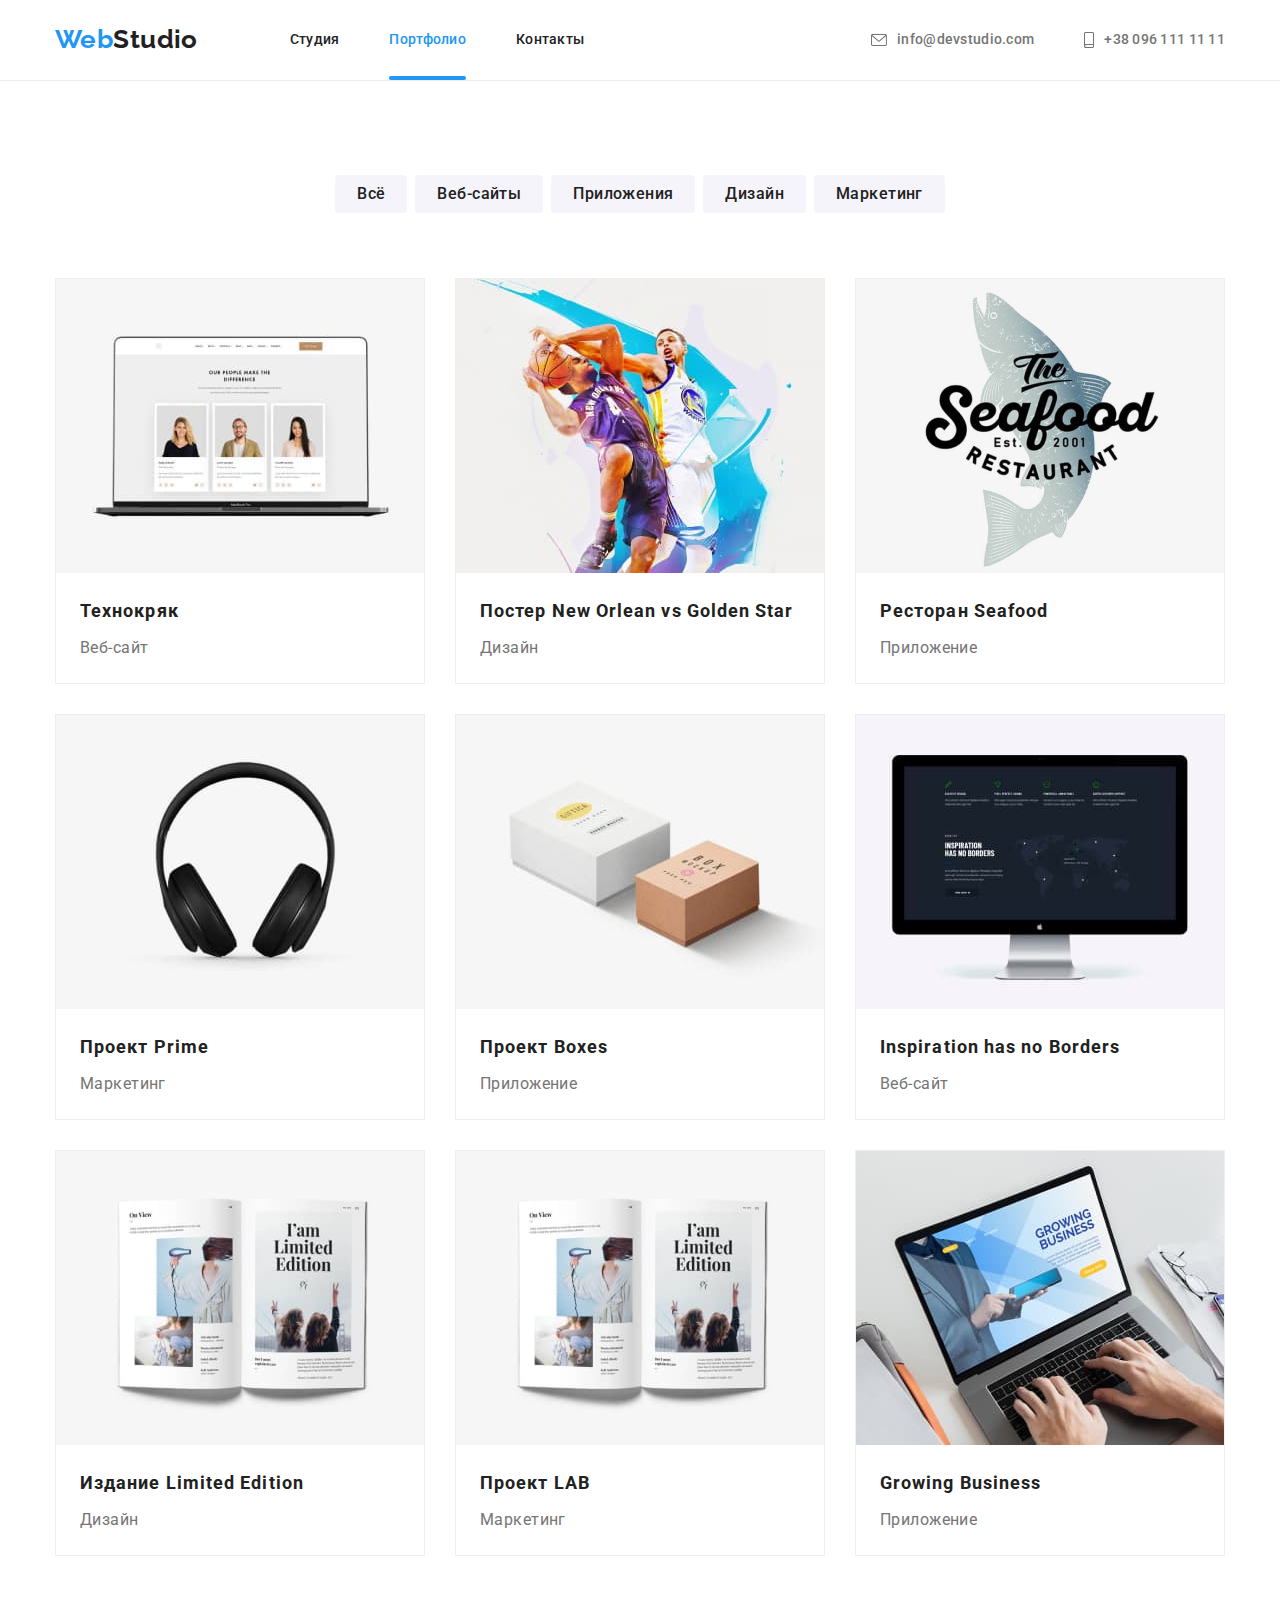
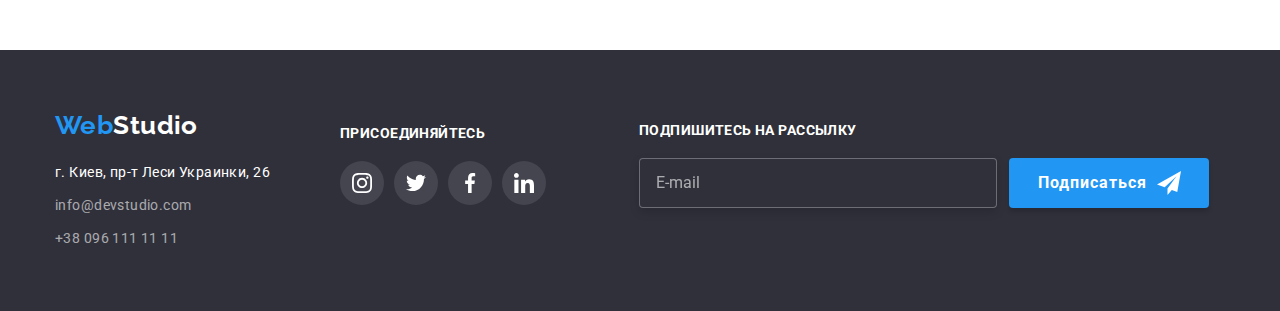
==== portfolio.html @ a2761158 "HW-7 initial" ====
<!DOCTYPE html>
<html lang="ru">
  <head>
    <meta charset="UTF-8" />
    <meta http-equiv="X-UA-Compatible" content="IE=edge" />
    <meta name="viewport" content="width=device-width, initial-scale=1.0" />
    <title>Portfolio</title>
    <link rel="preconnect" href="https://fonts.googleapis.com" />
    <link rel="preconnect" href="https://fonts.gstatic.com" crossorigin />
    <link
      href="https://fonts.googleapis.com/css2?family=Raleway:wght@700&family=Roboto:wght@400;500;700;900&display=swap"
      rel="stylesheet"
    />
    <link rel="stylesheet" href="./css/modern-normalize.css" />
    <link rel="stylesheet" href="./css/styles.css" />
  </head>
  <body>
    <!-- header -->
    <header class="header-border">
      <div class="header-section container">
        <a href="#" lang="en" class="logo header"
          >Web<span class="logo-studio-header">Studio</span></a
        >
        <nav class="nav">
          <ul class="nav-list">
            <li class="nav-items"><a href="./index.html" class="page">Студия</a></li>
            <li class="nav-items"><a href="#" class="page current">Портфолио</a></li>
            <li class="nav-items"><a href="#" class="page">Контакты</a></li>
          </ul>
        </nav>
        <ul class="contact">
          <li class="contact-list">
            <a href="mailto:info@devstudio.com" target="_blank" class="details">
              <svg class="svg-envelope">
                <use href="./images/icons/symbol-defs.svg#icon-envelope"></use>
              </svg>
              info@devstudio.com</a
            >
          </li>
          <li class="contact-list">
            <a href="tel:+380961111111" target="_blank" class="details"
              ><svg class="svg-smartphone">
                <use href="./images/icons/symbol-defs.svg#icon-smartphone"></use>
              </svg>
              +38 096 111 11 11</a
            >
          </li>
        </ul>
      </div>
    </header>
    <main>
      <section class="section">
        <!-- portfolio filter -->

        <div class="container">
          <h2 class="visually-hidden">Portfolio</h2>
          <ul class="filter-list">
            <li class="filter-item"><button type="button" class="filter-button">Всё</button></li>
            <li class="filter-item">
              <button type="button" class="filter-button">Веб-сайты</button>
            </li>
            <li class="filter-item">
              <button type="button" class="filter-button">Приложения</button>
            </li>
            <li class="filter-item"><button type="button" class="filter-button">Дизайн</button></li>
            <li class="filter-item">
              <button type="button" class="filter-button">Маркетинг</button>
            </li>
          </ul>
          <!-- portfolio projects list -->
          <ul class="progects-list">
            <li class="progect-item">
              <div class="progect-image">
                <img src="./images/pf-1.jpg" alt="Технокряк" />
              </div>
              <div class="progect-description">
                <h2>Технокряк</h2>
                <p>Веб-сайт</p>
              </div>
            </li>
            <li class="progect-item">
              <div class="progect-image">
                <img src="./images/pf-2.jpg" alt="Постер New Orlean vs Golden Star" />
              </div>
              <div class="progect-description">
                <h2>Постер New Orlean vs Golden Star</h2>
                <p>Дизайн</p>
              </div>
            </li>
            <li class="progect-item">
              <div class="progect-image">
                <img src="./images/pf-3.jpg" alt="Ресторан Seafood" />
              </div>
              <div class="progect-description">
                <h2>Ресторан Seafood</h2>
                <p>Приложение</p>
              </div>
            </li>
            <li class="progect-item">
              <div class="progect-image">
                <img src="./images/pf-4.jpg" alt="Проект Prime" />
              </div>
              <div class="progect-description">
                <h2>Проект Prime</h2>
                <p>Маркетинг</p>
              </div>
            </li>
            <li class="progect-item">
              <div class="progect-image">
                <img src="./images/pf-5.jpg" alt="Проект Boxes" />
              </div>
              <div class="progect-description">
                <h2>Проект Boxes</h2>
                <p>Приложение</p>
              </div>
            </li>
            <li class="progect-item">
              <div class="progect-image">
                <img src="./images/pf-6.jpg" alt="Inspiration has no Borders" />
              </div>
              <div class="progect-description">
                <h2>Inspiration has no Borders</h2>
                <p>Веб-сайт</p>
              </div>
            </li>
            <li class="progect-item">
              <div class="progect-image">
                <img src="./images/pf-7.jpg" alt="Издание Limited Edition" />
              </div>
              <div class="progect-description">
                <h2>Издание Limited Edition</h2>
                <p>Дизайн</p>
              </div>
            </li>
            <li class="progect-item">
              <div class="progect-image">
                <img src="./images/pf-7.jpg" alt="Проект LAB" />
              </div>
              <div class="progect-description">
                <h2>Проект LAB</h2>
                <p>Маркетинг</p>
              </div>
            </li>
            <li class="progect-item">
              <div class="progect-image">
                <img src="./images/pf-9.jpg" alt="Growing Business" />
              </div>
              <div class="progect-description">
                <h2>Growing Business</h2>
                <p>Приложение</p>
              </div>
            </li>
          </ul>
        </div>
      </section>
    </main>
    <!-- footer -->
    <footer class="footer-section">
      <div class="container footer-flex">
        <div>
          <a href="#" lang="en" class="logo">Web<span class="logo-studio-footer">Studio</span></a>
          <address class="address">
            <ul>
              <li>
                <a
                  href="https://goo.gl/maps/kM4UqTTEP7NsfNpt6"
                  target="_blank"
                  rel="noopener noreferrer"
                  class="contact-address"
                >
                  г. Киев, пр-т Леси Украинки, 26
                </a>
              </li>
              <li>
                <a href="mailto:info@devstudio.com" target="_blank" class="contact-details"
                  >info@devstudio.com</a
                >
              </li>
              <li>
                <a href="tel:+380961111111" target="_blank" class="contact-details"
                  >+38 096 111 11 11</a
                >
              </li>
            </ul>
          </address>
        </div>
        <div class="footer-social-section">
          <p class="social-request-text">присоединяйтесь</p>
          <ul class="footer-social-list">
            <li class="footer-social">
              <a href="#" class="footer-icon-link">
                <svg class="footer-icon-svg">
                  <use href="./images/icons/symbol-defs.svg#icon-instagram"></use>
                </svg>
              </a>
            </li>
            <li class="footer-social">
              <a href="#" class="footer-icon-link"
                ><svg class="footer-icon-svg">
                  <use href="./images/icons/symbol-defs.svg#icon-twitter"></use>
                </svg>
              </a>
            </li>
            <li class="footer-social">
              <a href="#" class="footer-icon-link"
                ><svg class="footer-icon-svg">
                  <use href="./images/icons/symbol-defs.svg#icon-facebook"></use>
                </svg>
              </a>
            </li>
            <li class="footer-social">
              <a href="#" class="footer-icon-link"
                ><svg class="footer-icon-svg">
                  <use href="./images/icons/symbol-defs.svg#icon-linkedin"></use>
                </svg>
              </a>
            </li>
          </ul>
        </div>
        <form class="footer-form" action="DescriptionForm">
          <label class="footer-label">
            <input class="footer-input" type="email" placeholder="E-mail" /> Подпишитесь на рассылку
          </label>
          <button class="footer-botton" type="submit">
            <span class="footer-botton-text">Подписаться</span>
            <svg class="footer-botton-image">
              <use href="./images/icons/symbol-defs.svg#twitter"></use>
            </svg>
          </button>
        </form>
      </div>
    </footer>
  </body>
</html>
---- css/styles.css ----
/* header */
.header-section {   
    display: flex;
    align-items: center;
}

.header-border {
    border-bottom: 1px solid #ECECEC;
}

/* header-logo */
.logo {
    text-decoration: none;
    font-family: 'Raleway', sans-serif;
    color: var(--hover-logo-text-color);
    font-weight: 700;
    font-size: 26px;
    line-height: 1.19;
}
.header {
    padding:24px 0 25px 0;
}


.logo-studio-header {
    color: var(--title-text-color)
}


.logo-studio-footer {
    color: #FFFFFF;
}

/* header-menu */

.page {
    display: block;
    font-weight: 500;
    line-height: 1.14;
    color: var(--title-text-color);
    letter-spacing: 0.02em;
    padding: 32px 0px;
    transition: color 250ms cubic-bezier(0.4, 0, 0.2, 1);
}

.nav {
    margin-left: 92px;
}

.nav-list { 
    display: flex;
}

.nav-items {
 position: relative;
 display: block;
}

.nav-items + .nav-items {
    margin-left: 50px;
}

/* Alternative */
/* .nav-items:not(:last-child) {
    margin-right: 50px;
} */

.contact {
    margin-left: auto;
    display: flex;
    align-items: center;
}

.contact-list + .contact-list {
    margin-left: 50px;
}

/* .details {
    display:flex;
    align-items: center;
    transition: color 250ms cubic-bezier(0.4, 0, 0.2, 1);
} */

/* ALTERNATIVE 
/* .contact-list:not(:last-child) {
    margin-right:50px;
} */ 



.contact .details {  
    display: flex;
    align-items: center;
    font-weight: 500;
    font-size: 14px;
    line-height: 1.14;
    color: var(--desrcrition-text-color);
    letter-spacing: 0.02em;
    text-decoration: none;
    padding: 10px 0px;
    transition: color 250ms cubic-bezier(0.4, 0, 0.2, 1);
}

.nav-list .page:hover,
.nav-list .page:focus,
.contact .details:hover,
.contact .details:focus {
    color: var(--hover-logo-text-color);
}

.current {
    color: var(--hover-logo-text-color);
}

.current::after {
    content: '';
    display: block;
    position: absolute;
    bottom: 0;
    nav-left: 0;
    background-color: #2196F3;
    height: 4px;
    width: 100%;
    border-radius: 2px;
}

.svg-envelope {
    width: 16px;
    height: 12px;
    margin-right: 10px;
    fill: #757575;
    transition: fill 250ms cubic-bezier(0.4, 0, 0.2, 1);
}
.svg-smartphone {
    width: 10px;
    height: 16px;
    margin-right: 10px;
    fill: #757575;
    transition: fill 250ms cubic-bezier(0.4, 0, 0.2, 1);
}

.details:hover > .svg-envelope,
.details:focus > .svg-envelope,
.details:hover > .svg-smartphone,
.details:focus > .svg-smartphone {
    fill: var(--hover-logo-text-color);
}

/* studio hero title */

.section {
    padding: 94px 0px;
}

.hero-section {
background-image: linear-gradient(to left,rgba(47, 48, 58, 0.4), 
rgba(47, 48, 58, 0.4)), url(../images/bg-1.jpg);
background-repeat: no-repeat;
background-size: cover;
background-position: center;
margin: 0 auto;
text-align: center;
max-width: 1600px;
color: var(--background-color);
padding: 200px 0px;
}

.hero-title {
font-weight: 900;   
font-size: 44px;
line-height: 1.36;
letter-spacing: 0.06em;
text-transform: uppercase;
max-width: 696px;
margin: 0px auto;
}

.hero-button {
font-weight: 700;
font-family: inherit;
font-size: 16px;
line-height: 1.88;
letter-spacing: 0.06em;
box-shadow: 0px 4px 4px rgba(0, 0, 0, 0.15);
border-radius: 4px;
border-style: none;
background: var(--hover-logo-text-color);
color: var(--background-color);
cursor: pointer;
padding: 10px 32px;
margin-top: 30px;
transition: background-color 250ms cubic-bezier(0.4, 0, 0.2, 1);
}

.hero-button:hover,
.hero-button:focus {
background-color: var(--hover-hero-button-color);
}

/* studio about us */

.svg-icon-about-us {
    width: 70px;
    height: 70px;
}

.section-about-us {
    padding-top: 94px;
}

.visually-hidden {
    position: absolute;
    width: 1px;
    height: 1px;
    margin: -1px;
    border: 0;
    padding: 0;
    white-space: nowrap;
    clip-path: inset(100%);
    clip: rect(0 0 0 0);
    overflow: hidden;
}

.reason-list {
    display: flex;
}

.reason-item > div {
    display: flex;
    width: 270px;
    height: 120px;
    background-color: var(--studio-down-background-color);
    border-radius: 4px;
    margin-bottom: 30px;
    align-items: center;
    justify-content: center;
    
}


.reason-item > h3 {
    font-weight: 700;
    font-size: inherit;
    line-height: 1.14;
    text-transform: uppercase;
    color: var(--title-text-color)
}

.reason-item > p {
    width: 270px;
    height: 75px;
    margin-top: 10px;
    line-height: 1.71;
}
.reason-item:not(:last-child) {
    margin-right: 30px;
}

/* modal window */

.backdrop {
    position: fixed;
    top: 0;
    left: 0;
    width: 100%;
    height: 100%;
    z-index: 1;
    background-color: var(--backdrop-color);
    opacity: 1;
    transition: opacity 250ms cubic-bezier(0.4, 0, 0.2, 1);
}


.backdrop.is-hidden {
    opacity: 0;
    pointer-events: none;
}

.backdrop.is-hidden .modal {
 transform: translate(-50%, -50%) scale(0.8);

}

.modal {
    position: absolute;
    width: 528px;
    /* height: 581px; */
    background-color: #FFFFFF;
    box-shadow: 0px 1px 3px rgba(0, 0, 0, 0.12),
    0px 1px 1px rgba(0, 0, 0, 0.14),
    0px 2px 1px rgba(0, 0, 0, 0.2);
    border-radius: 4px;
    left: 50%;
    top: 50%;
    transform: translate(-50%, -50%) scale(1);
    transition: transform 250ms cubic-bezier(0.4, 0, 0.2, 1);
    
}

.cross-icon {
    display: flex;
    position: absolute;
    border: 1px solid rgba(0, 0, 0, 0.1);
    box-sizing: border-box;
    width: 30px;
    height: 30px;
    border-radius: 50%;
    justify-content: center;
    align-items: center;
    right: 8px;
    top: 8px;
    background-color: #FFFFFF;
    cursor: pointer;

}

.cross-icon use {
    transition: fill 250ms cubic-bezier(0.4, 0, 0.2, 1);
}

.cross-icon:hover use,
.cross-icon:focus use {
    fill: var(--hover-logo-text-color);
}
.modal > svg {
    width: 18px;
    height: 18px;
    padding: 0;
    margin: 0;
    fill: #000;

}
/* modal window --- form */

.form-title {
    font-weight: 700;
    font-size: 20px;
    line-height: 1.15;
    text-align: center;
    color: var(--title-text-color);
    margin-bottom: 12px;
}

.form {
    padding: 40px 40px;
}

.form-block + .form-block {
    margin-top: 10px;
}

.form-label {
    font-size: 12px;
    line-height: 1.16;
    letter-spacing: 0.01em;
}

.form-input-image {
    display: flex;
    position: relative;
    margin-top: 4px;
}

.form-input {
    height: 40px;
    width: 100%;
    padding-left: 42px;
    border: 1px solid rgba(33, 33, 33, 0.2);
    box-sizing: border-box;
    border-radius: 4px;
    outline: none;
    transition: border-color 250ms cubic-bezier(0.4, 0, 0.2, 1);
}

.form-image {
    position: absolute;
    margin-top: 11px;
    margin-left: 12px;
    height: 18px;
    width: 18px;

}

.form-svg {
fill: var(--title-text-color);
transition: fill 250ms cubic-bezier(0.4, 0, 0.2, 1);
}


.form-input.comment::placeholder {
color: var(--placeholder-color);
}

.comment {
    height: 120px;
    width: 448px;
    padding: 12px 16px;
    margin-top: 4px;
    line-height: 1.17;
    resize: none;


} 

.form-label-checkbox {
    position: relative;
    display: flex;
    justify-content: left;
    align-items: center;
    line-height: 1.715;
    margin-top: 20px;
    margin-left: 13px;
    cursor: pointer;

}

.form-input-checkbox {
    /* margin-left: 14px; */
    appearance: none;

}

.check-image {
    position: absolute;
    height: 15px;
    width: 16px;
    border-radius: 2px;
    background-size: contain;
    background-color: #2196F3;
    fill: var(--background-color);
    opacity: 0;
    margin-right: 7px;
    transition: opacity 250ms cubic-bezier(0.4, 0, 0.2, 1);
}
.check-form-image {
    height: 15px;
    width: 16px;
    margin-right: 7px;
}

.form-input-checkbox:checked + .check-image {
    opacity: 1;
}
.form-input-checkbox:checked + .check-form-image {
    opacity: 0;
}

.form-button {
    display: flex;
    width: 200px;
    height: 50px;
    font-weight: 700;
    font-size: 16px;
    line-height: 1.88;
    background-color: var(--hover-logo-text-color);
    color: var(--background-color);
    box-shadow: 0px 4px 4px rgba(0, 0, 0, 0.15);
    border: none;
    border-radius: 4px;
    margin: 30px auto 0;
    justify-content: center;
    align-items: center;
    transition: background-color 250ms cubic-bezier(0.4, 0, 0.2, 1);
}

.form-button:hover,
.form-button:focus {
background-color: var(--hover-hero-button-color);

}

.form-conditions { 
    color: var(--hover-logo-text-color);
    text-decoration: underline;
    padding-left: 3px;
}

.form-input:hover,
.form-input:focus {
    border-color: var(--hover-logo-text-color);
}

.form-input:hover + svg > .form-svg,
.form-input:focus + svg > .form-svg {
    fill: var(--hover-logo-text-color);
}

.form-svg:hover {
fill: var(--hover-logo-text-color);
}


/* products section */

.primary-title {
font-weight: 700;
font-size: 36px;
line-height: 1.17;
text-align: center;
color: var(--title-text-color);
}

.product-list {

    display: flex;
    margin-top: 50px;
    z-index: 0;
}

.product-item {
    position: relative;
}

.product-item:not(:last-child) {
    margin-right: 30px;
}

.product-list div {
position: absolute;
display: block;
width: 100%;
bottom: 0;
background-color: rgba(47, 48, 58, 0.8);
}
.product-name {
    text-transform: uppercase;
    width: 700;
    line-height: 1.17;
    color: #FFFFFF;
    text-align: center;
    padding: 27px 0;
}

/* studio our team */

.team { 
    background-color: var(--studio-down-background-color)
}

.team-list {
    display: flex;
    margin: 50px -15px 0;
}

.team-member {
    background-color: var(--background-color);
    text-align: center;
    box-shadow: 0px 1px 3px rgba(0, 0, 0, 0.12),
    0px 1px 1px rgba(0, 0, 0, 0.14),
    0px 2px 1px rgba(0, 0, 0, 0.2);
    border-radius: 0px 0px 4px 4px;
    margin: 0 15px;
}

/* .team-member:not(:last-child){
    margin: 30px; */

/* } */

.team-member-details {
    padding-top: 30px;
}
.team-member-name {
    font-weight: 500;
    font-size: 16px;
    line-height: 1.19;  
    color: var(--title-text-color);
}

.team-member-position {
    font-size: 16px;
    line-height: 1.19;
    margin-top: 10px;
}
.social-icons-list {
    display: flex;
    justify-content: center;
    margin-top: 16px;
    margin-bottom: 30px;
}
.social-icon-link { 
    display: flex;
    width: 44px;
    height: 44px;
    justify-content: center;
    align-items: center;
    cursor: pointer;
    border-radius: 50%;
    transition: background-color 250ms cubic-bezier(0.4, 0, 0.2, 1);
}
.social-icon + .social-icon {
    margin-left: 10px;
}
.social-icon-svg {
    fill: var(--social-network-icons);
    transition: fill 250ms cubic-bezier(0.4, 0, 0.2, 1);
}
.social-icon-link:hover,
.social-icon-link:focus {
    background-color: var(--hover-logo-text-color);
}
.social-icon-link:hover > .social-icon-svg,
.social-icon-link:focus > .social-icon-svg {
    fill: var(--background-color);
}

.social-icon-svg {
    width: 20px;
    height: 20px;
}
/* our customers */

.customers-list {
    display: flex;
    margin-top: 50px;
    justify-content: center;
}

.svg-container-customers { 
    display: flex;
    align-items: center;
    justify-content: center;
    width: 170px;
    height: 92px;
    border: 1px solid #AFB1B8;
    box-sizing: border-box;
    border-radius: 4px;
    transition: border-color 250ms cubic-bezier(0.4, 0, 0.2, 1);
}

.svg-container-customers:hover,
.svg-container-customers:focus {
    border-color: var(--hover-logo-text-color);
}

.svg-container-customers:hover .customer-icon,
.svg-container-customers:focus .customer-icon {
    fill: var(--hover-logo-text-color);
}

.customers:not(:first-child) {
    margin-left: 30px;
}

.customer-icon {
    width: 106px;
    height: 60px;
    fill: #afb1b8;
    transition: fill 250ms cubic-bezier(0.4, 0, 0.2, 1);
}
/* portfolio filter */

.filter-list {
    display: flex;
    justify-content: center;
}
.filter-button {
background: var(--studio-down-background-color);
color: var(--title-text-color);
font-family: inherit;
font-weight: 500;
font-size: 16px;
line-height: 1.62;
letter-spacing: inherit;
cursor: pointer;
padding: 6px 22px;
border-color: var(--studio-down-background-color);
border-radius: 4px;
border-style: none;
transition: background-color, color, box-shadow, 250ms cubic-bezier(0.4, 0, 0.2, 1);
}

.filter-item:not(:last-child) {
    margin-right: 8px;
}
    
.filter-button:hover,
.filter-button:focus {
    background-color: var(--hover-logo-text-color);
    color: var(--background-color);
    box-shadow: 0px 3px 1px rgba(0, 0, 0, 0.1),
    0px 1px 2px rgba(0, 0, 0, 0.08),
    0px 2px 2px rgba(0, 0, 0, 0.12);
}

/* portfolio projects list */

.progect-item:hover,
.progect-item:focus {
box-shadow: 0px 1px 1px rgba(0, 0, 0, 0.12),
0px 4px 4px rgba(0, 0, 0, 0.06),
1px 4px 6px rgba(0, 0, 0, 0.16);

}
.progect-image {
    position: relative;
    overflow: hidden;
}

.progect-image::after  {
    content: "";
    position: absolute;
    display: block;
    top: 0;
    left: 0;
    width: 100%;
    height: 100%;
    background: var(--overlay-background-color);
    transform: translateY(100%);
    transition: transform 250ms cubic-bezier(0.4, 0, 0.2, 1);
}

.progect-item:hover .progect-image::after {
    transform: translateY(0)
}

.progects-list {
    display: flex;
    flex-wrap: wrap;
    margin: -15px;
    margin-top: 50px;
}


.progects-list h2 {
    font-weight: 700;
    font-size: 18px;
    line-height: 2;
    letter-spacing: 0.06em;
    color: #212121;
}

.progects-list p {
    font-size: 16px;
    line-height: 1.88;
}

.progect-type {
    font-size: 16px;
    line-height: 1.88;
    text-decoration: none;
}

.progect-item {
    margin:15px;
    width: 370px;
    border: 1px solid #EEEEEE;
    transition: box-shadow 250ms cubic-bezier(0.4, 0, 0.2, 1);
}

.progect-description {
    padding: 20px 24px;
    display: block;
}

.progect-description > p { 
    margin-top: 4px;
}
/* ALTERNATIVE================

.progect-item:nth-child(3n) {
    margin-right: 0;
}
.progect-item:nth-child(-n+3) {
    margin-bottom: 0;
============================== } */



/* footer */

.footer-section {
    background-color: var(--footer-background-color);
    padding: 60px 0;
}

.address {
    line-height: 1.71;
    font-style: normal;
    margin-top: 20px;
}

.maito .contact-details {
    padding: 9px 0;
}
.contact-address {
    color: var(--background-color); 
    text-decoration: none;
    transition: color 250ms cubic-bezier(0.4, 0, 0.2, 1);
}

.contact-details {
    color: var(--footer-links-color);
    text-decoration: none;
    display:block;
    margin-top: 9px;
    transition: color 250ms cubic-bezier(0.4, 0, 0.2, 1);
}

.contact-address:hover,
.contact-details:hover,
.contact-address:focus,
.contact-details:focus {
color: var(--hover-logo-text-color);
}

.footer-flex {
    display: flex;
}
.footer-social-section {
    margin-top: 15px;
    margin-left: 70px;
}

.social-request-text {
font-weight: 700;
color: var(--background-color);
text-transform: uppercase;
}

.footer-social + .footer-social {
    margin-left: 10px;
}

.footer-social-list {
    display: flex;
    margin-top: 20px;
}

.footer-icon-link {
    display: flex;
    justify-content: center;
    align-items: center;
    border-radius: 50%;
    width: 44px;
    height: 44px;
    background-color: var(--footer-social-background);
    cursor: pointer;
    transition: background-color 250ms cubic-bezier(0.4, 0, 0.2, 1);
}

.footer-icon-link:hover,
.footer-icon-link:focus {
    background-color: var(--hover-logo-text-color);
}

.footer-icon-svg {
    fill: var(--background-color);
    width: 20px;
    height: 20px;
}

.footer-form {
    position: relative;
    margin-top: 12px;

}
.footer-label {
    font-weight: 700;
    text-transform: uppercase;
    color: #FFFFFF;

}
.footer-form {
    margin-left: 93px;
}
.footer-input {
    position: absolute;
    height: 50px;   
    width: 358px;
    box-sizing: border-box;
    color: rgba(255, 255, 255, 0.6);
    left: 0;
    top: 36px;
    border: 1px solid rgba(255, 255, 255, 0.3);
    filter: drop-shadow(0px 4px 4px rgba(0, 0, 0, 0.15));
    border-radius: 4px;
    background: #2F303A;
    padding: 0px 16px;
}
.footer-input::placeholder {
font-size: 16px;
line-height: 1.25;
color: rgba(255, 255, 255, 0.6);
}

.footer-botton {
    position: relative;
    display: flex;
    width: 200px;
    height: 50px;
    margin-left: 370px;
    background-color: var(--hover-logo-text-color);
    box-shadow: 0px 4px 4px rgba(0, 0, 0, 0.15);
    border-radius: 4px;
    border: none;
    padding: 0px;
    top: 20px;
}

.footer-botton-text {
    position: absolute;
    font-size: 16px;
    left: 29px;
     top: 10px;
    line-height: 1.88;
    letter-spacing: 0.06em;
    font-weight: 700;
    color: var(--background-color);
}
.footer-botton-image {
    position: absolute;
    right: 28px;
    top: 13px;
    width: 24px;
    height: 24px;
    fill: var(--background-color);
    

}
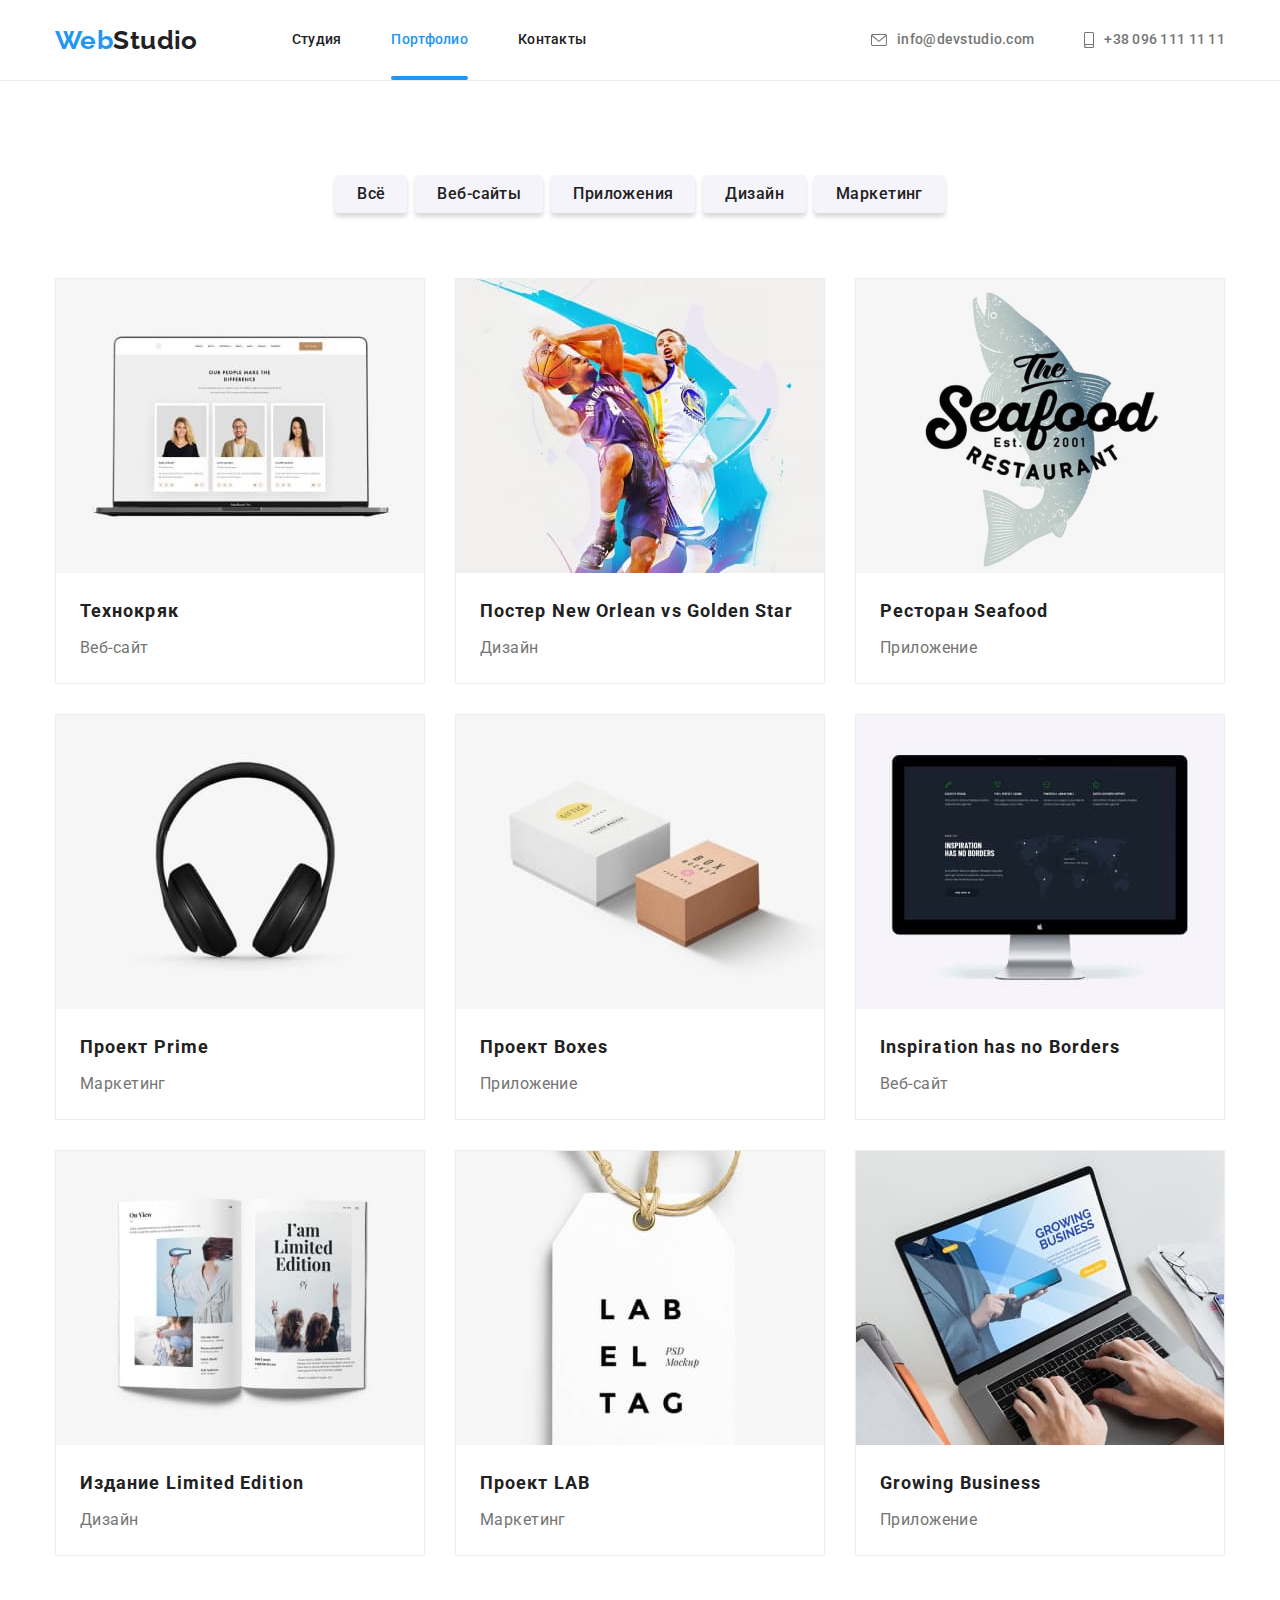
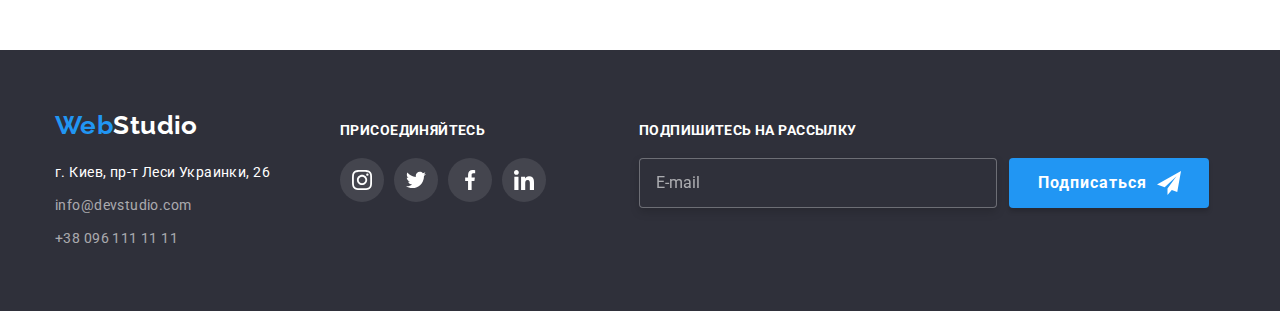
==== commit b765d897: "HW7 11.05.22" ====
--- a/portfolio.html
+++ b/portfolio.html
@@ -16,30 +16,30 @@
   </head>
   <body>
     <!-- header -->
-    <header class="header-border">
-      <div class="header-section container">
-        <a href="#" lang="en" class="logo header"
-          >Web<span class="logo-studio-header">Studio</span></a
-        >
-        <nav class="nav">
-          <ul class="nav-list">
-            <li class="nav-items"><a href="./index.html" class="page">Студия</a></li>
-            <li class="nav-items"><a href="#" class="page current">Портфолио</a></li>
-            <li class="nav-items"><a href="#" class="page">Контакты</a></li>
+    <header class="header header__border">
+      <div class="header__section container">
+        <a href="#" lang="en" class="logo">Web<span class="logo__header">Studio</span></a>
+        <nav>
+          <ul class="nav">
+            <li class="nav__item"><a href="./index.html" class="nav__page">Студия</a></li>
+            <li class="nav__item">
+              <a href="#" class="nav__page nav__page--current">Портфолио</a>
+            </li>
+            <li class="nav__item"><a href="#" class="nav__page">Контакты</a></li>
           </ul>
         </nav>
-        <ul class="contact">
-          <li class="contact-list">
-            <a href="mailto:info@devstudio.com" target="_blank" class="details">
-              <svg class="svg-envelope">
+        <ul class="contact contact--position">
+          <li class="contact__item">
+            <a href="mailto:info@devstudio.com" target="_blank" class="contact__details">
+              <svg class="contact__svg-envelope">
                 <use href="./images/icons/symbol-defs.svg#icon-envelope"></use>
               </svg>
               info@devstudio.com</a
             >
           </li>
-          <li class="contact-list">
-            <a href="tel:+380961111111" target="_blank" class="details"
-              ><svg class="svg-smartphone">
+          <li class="contact__item">
+            <a href="tel:+380961111111" target="_blank" class="contact__details"
+              ><svg class="contact__svg-smartphone">
                 <use href="./images/icons/symbol-defs.svg#icon-smartphone"></use>
               </svg>
               +38 096 111 11 11</a
@@ -55,99 +55,103 @@
         <div class="container">
           <h2 class="visually-hidden">Portfolio</h2>
           <ul class="filter-list">
-            <li class="filter-item"><button type="button" class="filter-button">Всё</button></li>
-            <li class="filter-item">
-              <button type="button" class="filter-button">Веб-сайты</button>
-            </li>
-            <li class="filter-item">
-              <button type="button" class="filter-button">Приложения</button>
-            </li>
-            <li class="filter-item"><button type="button" class="filter-button">Дизайн</button></li>
-            <li class="filter-item">
-              <button type="button" class="filter-button">Маркетинг</button>
+            <li class="filter-list__item">
+              <button type="button" class="button button--filter">Всё</button>
+            </li>
+            <li class="filter-list__item">
+              <button type="button" class="button button--filter">Веб-сайты</button>
+            </li>
+            <li class="filter-list__item">
+              <button type="button" class="button button--filter">Приложения</button>
+            </li>
+            <li class="filter-list__item">
+              <button type="button" class="button button--filter">Дизайн</button>
+            </li>
+            <li class="filter-list__item">
+              <button type="button" class="button button--filter">Маркетинг</button>
             </li>
           </ul>
           <!-- portfolio projects list -->
-          <ul class="progects-list">
-            <li class="progect-item">
-              <div class="progect-image">
+          <ul class="progect-list">
+            <li class="progect progect--margin">
+              <div class="progect__image">
                 <img src="./images/pf-1.jpg" alt="Технокряк" />
               </div>
-              <div class="progect-description">
-                <h2>Технокряк</h2>
-                <p>Веб-сайт</p>
-              </div>
-            </li>
-            <li class="progect-item">
-              <div class="progect-image">
+              <div class="progect__description">
+                <h2 class="progect__owner">Технокряк</h2>
+                <p class="progect__direction">Веб-сайт</p>
+              </div>
+            </li>
+            <li class="progect progect--margin">
+              <div class="progect__image">
                 <img src="./images/pf-2.jpg" alt="Постер New Orlean vs Golden Star" />
               </div>
-              <div class="progect-description">
-                <h2>Постер New Orlean vs Golden Star</h2>
-                <p>Дизайн</p>
-              </div>
-            </li>
-            <li class="progect-item">
-              <div class="progect-image">
+              <div class="progect__description">
+                <h2 class="progect__owner">Постер New Orlean vs Golden Star</h2>
+                <p class="progect__direction">Дизайн</p>
+              </div>
+            </li>
+            <li class="progect progect--margin">
+              <div class="progect__image">
                 <img src="./images/pf-3.jpg" alt="Ресторан Seafood" />
               </div>
-              <div class="progect-description">
-                <h2>Ресторан Seafood</h2>
-                <p>Приложение</p>
-              </div>
-            </li>
-            <li class="progect-item">
-              <div class="progect-image">
+              <div class="progect__description">
+                <h2 class="progect__owner">Ресторан Seafood</h2>
+                <p class="progect__direction">Приложение</p>
+              </div>
+            </li>
+            <li class="progect progect--margin">
+              <div class="progect__image">
                 <img src="./images/pf-4.jpg" alt="Проект Prime" />
               </div>
-              <div class="progect-description">
-                <h2>Проект Prime</h2>
-                <p>Маркетинг</p>
-              </div>
-            </li>
-            <li class="progect-item">
-              <div class="progect-image">
+              <div class="progect__description">
+                <h2 class="progect__owner">Проект Prime</h2>
+                <p class="progect__direction">Маркетинг</p>
+              </div>
+            </li>
+            <li class="progect progect--margin">
+              <div class="progect__image">
                 <img src="./images/pf-5.jpg" alt="Проект Boxes" />
               </div>
-              <div class="progect-description">
-                <h2>Проект Boxes</h2>
-                <p>Приложение</p>
-              </div>
-            </li>
-            <li class="progect-item">
-              <div class="progect-image">
+              <div class="progect__description">
+                <h2 class="progect__owner">Проект Boxes</h2>
+                <p class="progect__direction">Приложение</p>
+              </div>
+            </li>
+            <li class="progect progect--margin">
+              <div class="progect__image">
                 <img src="./images/pf-6.jpg" alt="Inspiration has no Borders" />
               </div>
-              <div class="progect-description">
-                <h2>Inspiration has no Borders</h2>
-                <p>Веб-сайт</p>
-              </div>
-            </li>
-            <li class="progect-item">
-              <div class="progect-image">
+              <div class="progect__description">
+                <h2 class="progect__owner">Inspiration has no Borders</h2>
+                <p class="progect__direction">Веб-сайт</p>
+              </div>
+            </li>
+            <li class="progect progect--margin">
+              <div class="progect__image">
                 <img src="./images/pf-7.jpg" alt="Издание Limited Edition" />
               </div>
-              <div class="progect-description">
-                <h2>Издание Limited Edition</h2>
-                <p>Дизайн</p>
-              </div>
-            </li>
-            <li class="progect-item">
-              <div class="progect-image">
-                <img src="./images/pf-7.jpg" alt="Проект LAB" />
-              </div>
-              <div class="progect-description">
-                <h2>Проект LAB</h2>
-                <p>Маркетинг</p>
-              </div>
-            </li>
-            <li class="progect-item">
-              <div class="progect-image">
+              <div class="progect__description">
+                <h2 class="progect__owner">Издание Limited Edition</h2>
+                <p class="progect__direction">Дизайн</p>
+              </div>
+            </li>
+            <li class="progect progect--margin">
+              <div class="progect__image">
+                <img src="./images/pf-8.jpg" alt="Проект LAB" />
+              </div>
+              <div class="progect__description">
+                <h2 class="progect__owner">Проект LAB</h2>
+                <p class="progect__direction">Маркетинг</p>
+              </div>
+            </li>
+            <li class="progect progect--margin">
+              <div class="progect__image">
                 <img src="./images/pf-9.jpg" alt="Growing Business" />
               </div>
-              <div class="progect-description">
-                <h2>Growing Business</h2>
-                <p>Приложение</p>
+              <div class="progect__description">
+                <h2 class="progect__owner">Growing Business</h2>
+                <p class="progect__direction">Приложение</p>
               </div>
             </li>
           </ul>
@@ -156,9 +160,9 @@
     </main>
     <!-- footer -->
     <footer class="footer-section">
-      <div class="container footer-flex">
+      <div class="container footer">
         <div>
-          <a href="#" lang="en" class="logo">Web<span class="logo-studio-footer">Studio</span></a>
+          <a href="#" lang="en" class="logo">Web<span class="logo__footer">Studio</span></a>
           <address class="address">
             <ul>
               <li>
@@ -166,18 +170,18 @@
                   href="https://goo.gl/maps/kM4UqTTEP7NsfNpt6"
                   target="_blank"
                   rel="noopener noreferrer"
-                  class="contact-address"
+                  class="address__contact"
                 >
                   г. Киев, пр-т Леси Украинки, 26
                 </a>
               </li>
               <li>
-                <a href="mailto:info@devstudio.com" target="_blank" class="contact-details"
+                <a href="mailto:info@devstudio.com" target="_blank" class="address__details"
                   >info@devstudio.com</a
                 >
               </li>
               <li>
-                <a href="tel:+380961111111" target="_blank" class="contact-details"
+                <a href="tel:+380961111111" target="_blank" class="address__details"
                   >+38 096 111 11 11</a
                 >
               </li>
@@ -185,45 +189,46 @@
           </address>
         </div>
         <div class="footer-social-section">
-          <p class="social-request-text">присоединяйтесь</p>
-          <ul class="footer-social-list">
-            <li class="footer-social">
-              <a href="#" class="footer-icon-link">
-                <svg class="footer-icon-svg">
+          <p class="footer-social-section__text">присоединяйтесь</p>
+          <ul class="social-icon social-icon--footer">
+            <li class="social-icon__list">
+              <a href="#" class="social-icon__link social-icon__link--footer">
+                <svg class="social-icon__svg social-icon__svg--footer">
                   <use href="./images/icons/symbol-defs.svg#icon-instagram"></use>
                 </svg>
               </a>
             </li>
-            <li class="footer-social">
-              <a href="#" class="footer-icon-link"
-                ><svg class="footer-icon-svg">
+            <li class="social-icon__list">
+              <a href="#" class="social-icon__link social-icon__link--footer"
+                ><svg class="social-icon__svg social-icon__svg--footer">
                   <use href="./images/icons/symbol-defs.svg#icon-twitter"></use>
                 </svg>
               </a>
             </li>
-            <li class="footer-social">
-              <a href="#" class="footer-icon-link"
-                ><svg class="footer-icon-svg">
+            <li class="social-icon__list">
+              <a href="#" class="social-icon__link social-icon__link--footer"
+                ><svg class="social-icon__svg social-icon__svg--footer">
                   <use href="./images/icons/symbol-defs.svg#icon-facebook"></use>
                 </svg>
               </a>
             </li>
-            <li class="footer-social">
-              <a href="#" class="footer-icon-link"
-                ><svg class="footer-icon-svg">
+            <li class="social-icon__list">
+              <a href="#" class="social-icon__link social-icon__link--footer"
+                ><svg class="social-icon__svg social-icon__svg--footer">
                   <use href="./images/icons/symbol-defs.svg#icon-linkedin"></use>
                 </svg>
               </a>
             </li>
           </ul>
         </div>
-        <form class="footer-form" action="DescriptionForm">
-          <label class="footer-label">
-            <input class="footer-input" type="email" placeholder="E-mail" /> Подпишитесь на рассылку
+        <form class="footer-form footer-form--position" action="DescriptionForm">
+          <label class="footer-form__label">
+            <input class="footer-form__input" type="email" placeholder="E-mail" name="email" />
+            Подпишитесь на рассылку
           </label>
-          <button class="footer-botton" type="submit">
-            <span class="footer-botton-text">Подписаться</span>
-            <svg class="footer-botton-image">
+          <button class="button button--footer" type="submit">
+            <span class="button__footer-text">Подписаться</span>
+            <svg class="button__footer-image">
               <use href="./images/icons/symbol-defs.svg#twitter"></use>
             </svg>
           </button>
--- a/css/styles.css
+++ b/css/styles.css
@@ -1,921 +1,14 @@
 
-/* header */
-.header-section {   
-    display: flex;
-    align-items: center;
-}
-
-.header-border {
-    border-bottom: 1px solid #ECECEC;
-}
-
-/* header-logo */
-.logo {
-    text-decoration: none;
-    font-family: 'Raleway', sans-serif;
-    color: var(--hover-logo-text-color);
-    font-weight: 700;
-    font-size: 26px;
-    line-height: 1.19;
-}
-.header {
-    padding:24px 0 25px 0;
-}
-
-
-.logo-studio-header {
-    color: var(--title-text-color)
-}
-
-
-.logo-studio-footer {
-    color: #FFFFFF;
-}
-
-/* header-menu */
-
-.page {
-    display: block;
-    font-weight: 500;
-    line-height: 1.14;
-    color: var(--title-text-color);
-    letter-spacing: 0.02em;
-    padding: 32px 0px;
-    transition: color 250ms cubic-bezier(0.4, 0, 0.2, 1);
-}
-
-.nav {
-    margin-left: 92px;
-}
-
-.nav-list { 
-    display: flex;
-}
-
-.nav-items {
- position: relative;
- display: block;
-}
-
-.nav-items + .nav-items {
-    margin-left: 50px;
-}
-
-/* Alternative */
-/* .nav-items:not(:last-child) {
-    margin-right: 50px;
-} */
-
-.contact {
-    margin-left: auto;
-    display: flex;
-    align-items: center;
-}
-
-.contact-list + .contact-list {
-    margin-left: 50px;
-}
-
-/* .details {
-    display:flex;
-    align-items: center;
-    transition: color 250ms cubic-bezier(0.4, 0, 0.2, 1);
-} */
-
-/* ALTERNATIVE 
-/* .contact-list:not(:last-child) {
-    margin-right:50px;
-} */ 
+@import './_utils.css';
+@import './_header.css';
+@import './_hero.css';
+@import './_advantages.css';
+@import './_modal.css';
+@import './_our-product.css';
+@import './_team.css';
+@import './_customers.css';
+@import './_footer.css';
+@import './_portfolio.css'
 
 
 
-.contact .details {  
-    display: flex;
-    align-items: center;
-    font-weight: 500;
-    font-size: 14px;
-    line-height: 1.14;
-    color: var(--desrcrition-text-color);
-    letter-spacing: 0.02em;
-    text-decoration: none;
-    padding: 10px 0px;
-    transition: color 250ms cubic-bezier(0.4, 0, 0.2, 1);
-}
-
-.nav-list .page:hover,
-.nav-list .page:focus,
-.contact .details:hover,
-.contact .details:focus {
-    color: var(--hover-logo-text-color);
-}
-
-.current {
-    color: var(--hover-logo-text-color);
-}
-
-.current::after {
-    content: '';
-    display: block;
-    position: absolute;
-    bottom: 0;
-    nav-left: 0;
-    background-color: #2196F3;
-    height: 4px;
-    width: 100%;
-    border-radius: 2px;
-}
-
-.svg-envelope {
-    width: 16px;
-    height: 12px;
-    margin-right: 10px;
-    fill: #757575;
-    transition: fill 250ms cubic-bezier(0.4, 0, 0.2, 1);
-}
-.svg-smartphone {
-    width: 10px;
-    height: 16px;
-    margin-right: 10px;
-    fill: #757575;
-    transition: fill 250ms cubic-bezier(0.4, 0, 0.2, 1);
-}
-
-.details:hover > .svg-envelope,
-.details:focus > .svg-envelope,
-.details:hover > .svg-smartphone,
-.details:focus > .svg-smartphone {
-    fill: var(--hover-logo-text-color);
-}
-
-/* studio hero title */
-
-.section {
-    padding: 94px 0px;
-}
-
-.hero-section {
-background-image: linear-gradient(to left,rgba(47, 48, 58, 0.4), 
-rgba(47, 48, 58, 0.4)), url(../images/bg-1.jpg);
-background-repeat: no-repeat;
-background-size: cover;
-background-position: center;
-margin: 0 auto;
-text-align: center;
-max-width: 1600px;
-color: var(--background-color);
-padding: 200px 0px;
-}
-
-.hero-title {
-font-weight: 900;   
-font-size: 44px;
-line-height: 1.36;
-letter-spacing: 0.06em;
-text-transform: uppercase;
-max-width: 696px;
-margin: 0px auto;
-}
-
-.hero-button {
-font-weight: 700;
-font-family: inherit;
-font-size: 16px;
-line-height: 1.88;
-letter-spacing: 0.06em;
-box-shadow: 0px 4px 4px rgba(0, 0, 0, 0.15);
-border-radius: 4px;
-border-style: none;
-background: var(--hover-logo-text-color);
-color: var(--background-color);
-cursor: pointer;
-padding: 10px 32px;
-margin-top: 30px;
-transition: background-color 250ms cubic-bezier(0.4, 0, 0.2, 1);
-}
-
-.hero-button:hover,
-.hero-button:focus {
-background-color: var(--hover-hero-button-color);
-}
-
-/* studio about us */
-
-.svg-icon-about-us {
-    width: 70px;
-    height: 70px;
-}
-
-.section-about-us {
-    padding-top: 94px;
-}
-
-.visually-hidden {
-    position: absolute;
-    width: 1px;
-    height: 1px;
-    margin: -1px;
-    border: 0;
-    padding: 0;
-    white-space: nowrap;
-    clip-path: inset(100%);
-    clip: rect(0 0 0 0);
-    overflow: hidden;
-}
-
-.reason-list {
-    display: flex;
-}
-
-.reason-item > div {
-    display: flex;
-    width: 270px;
-    height: 120px;
-    background-color: var(--studio-down-background-color);
-    border-radius: 4px;
-    margin-bottom: 30px;
-    align-items: center;
-    justify-content: center;
-    
-}
-
-
-.reason-item > h3 {
-    font-weight: 700;
-    font-size: inherit;
-    line-height: 1.14;
-    text-transform: uppercase;
-    color: var(--title-text-color)
-}
-
-.reason-item > p {
-    width: 270px;
-    height: 75px;
-    margin-top: 10px;
-    line-height: 1.71;
-}
-.reason-item:not(:last-child) {
-    margin-right: 30px;
-}
-
-/* modal window */
-
-.backdrop {
-    position: fixed;
-    top: 0;
-    left: 0;
-    width: 100%;
-    height: 100%;
-    z-index: 1;
-    background-color: var(--backdrop-color);
-    opacity: 1;
-    transition: opacity 250ms cubic-bezier(0.4, 0, 0.2, 1);
-}
-
-
-.backdrop.is-hidden {
-    opacity: 0;
-    pointer-events: none;
-}
-
-.backdrop.is-hidden .modal {
- transform: translate(-50%, -50%) scale(0.8);
-
-}
-
-.modal {
-    position: absolute;
-    width: 528px;
-    /* height: 581px; */
-    background-color: #FFFFFF;
-    box-shadow: 0px 1px 3px rgba(0, 0, 0, 0.12),
-    0px 1px 1px rgba(0, 0, 0, 0.14),
-    0px 2px 1px rgba(0, 0, 0, 0.2);
-    border-radius: 4px;
-    left: 50%;
-    top: 50%;
-    transform: translate(-50%, -50%) scale(1);
-    transition: transform 250ms cubic-bezier(0.4, 0, 0.2, 1);
-    
-}
-
-.cross-icon {
-    display: flex;
-    position: absolute;
-    border: 1px solid rgba(0, 0, 0, 0.1);
-    box-sizing: border-box;
-    width: 30px;
-    height: 30px;
-    border-radius: 50%;
-    justify-content: center;
-    align-items: center;
-    right: 8px;
-    top: 8px;
-    background-color: #FFFFFF;
-    cursor: pointer;
-
-}
-
-.cross-icon use {
-    transition: fill 250ms cubic-bezier(0.4, 0, 0.2, 1);
-}
-
-.cross-icon:hover use,
-.cross-icon:focus use {
-    fill: var(--hover-logo-text-color);
-}
-.modal > svg {
-    width: 18px;
-    height: 18px;
-    padding: 0;
-    margin: 0;
-    fill: #000;
-
-}
-/* modal window --- form */
-
-.form-title {
-    font-weight: 700;
-    font-size: 20px;
-    line-height: 1.15;
-    text-align: center;
-    color: var(--title-text-color);
-    margin-bottom: 12px;
-}
-
-.form {
-    padding: 40px 40px;
-}
-
-.form-block + .form-block {
-    margin-top: 10px;
-}
-
-.form-label {
-    font-size: 12px;
-    line-height: 1.16;
-    letter-spacing: 0.01em;
-}
-
-.form-input-image {
-    display: flex;
-    position: relative;
-    margin-top: 4px;
-}
-
-.form-input {
-    height: 40px;
-    width: 100%;
-    padding-left: 42px;
-    border: 1px solid rgba(33, 33, 33, 0.2);
-    box-sizing: border-box;
-    border-radius: 4px;
-    outline: none;
-    transition: border-color 250ms cubic-bezier(0.4, 0, 0.2, 1);
-}
-
-.form-image {
-    position: absolute;
-    margin-top: 11px;
-    margin-left: 12px;
-    height: 18px;
-    width: 18px;
-
-}
-
-.form-svg {
-fill: var(--title-text-color);
-transition: fill 250ms cubic-bezier(0.4, 0, 0.2, 1);
-}
-
-
-.form-input.comment::placeholder {
-color: var(--placeholder-color);
-}
-
-.comment {
-    height: 120px;
-    width: 448px;
-    padding: 12px 16px;
-    margin-top: 4px;
-    line-height: 1.17;
-    resize: none;
-
-
-} 
-
-.form-label-checkbox {
-    position: relative;
-    display: flex;
-    justify-content: left;
-    align-items: center;
-    line-height: 1.715;
-    margin-top: 20px;
-    margin-left: 13px;
-    cursor: pointer;
-
-}
-
-.form-input-checkbox {
-    /* margin-left: 14px; */
-    appearance: none;
-
-}
-
-.check-image {
-    position: absolute;
-    height: 15px;
-    width: 16px;
-    border-radius: 2px;
-    background-size: contain;
-    background-color: #2196F3;
-    fill: var(--background-color);
-    opacity: 0;
-    margin-right: 7px;
-    transition: opacity 250ms cubic-bezier(0.4, 0, 0.2, 1);
-}
-.check-form-image {
-    height: 15px;
-    width: 16px;
-    margin-right: 7px;
-}
-
-.form-input-checkbox:checked + .check-image {
-    opacity: 1;
-}
-.form-input-checkbox:checked + .check-form-image {
-    opacity: 0;
-}
-
-.form-button {
-    display: flex;
-    width: 200px;
-    height: 50px;
-    font-weight: 700;
-    font-size: 16px;
-    line-height: 1.88;
-    background-color: var(--hover-logo-text-color);
-    color: var(--background-color);
-    box-shadow: 0px 4px 4px rgba(0, 0, 0, 0.15);
-    border: none;
-    border-radius: 4px;
-    margin: 30px auto 0;
-    justify-content: center;
-    align-items: center;
-    transition: background-color 250ms cubic-bezier(0.4, 0, 0.2, 1);
-}
-
-.form-button:hover,
-.form-button:focus {
-background-color: var(--hover-hero-button-color);
-
-}
-
-.form-conditions { 
-    color: var(--hover-logo-text-color);
-    text-decoration: underline;
-    padding-left: 3px;
-}
-
-.form-input:hover,
-.form-input:focus {
-    border-color: var(--hover-logo-text-color);
-}
-
-.form-input:hover + svg > .form-svg,
-.form-input:focus + svg > .form-svg {
-    fill: var(--hover-logo-text-color);
-}
-
-.form-svg:hover {
-fill: var(--hover-logo-text-color);
-}
-
-
-/* products section */
-
-.primary-title {
-font-weight: 700;
-font-size: 36px;
-line-height: 1.17;
-text-align: center;
-color: var(--title-text-color);
-}
-
-.product-list {
-
-    display: flex;
-    margin-top: 50px;
-    z-index: 0;
-}
-
-.product-item {
-    position: relative;
-}
-
-.product-item:not(:last-child) {
-    margin-right: 30px;
-}
-
-.product-list div {
-position: absolute;
-display: block;
-width: 100%;
-bottom: 0;
-background-color: rgba(47, 48, 58, 0.8);
-}
-.product-name {
-    text-transform: uppercase;
-    width: 700;
-    line-height: 1.17;
-    color: #FFFFFF;
-    text-align: center;
-    padding: 27px 0;
-}
-
-/* studio our team */
-
-.team { 
-    background-color: var(--studio-down-background-color)
-}
-
-.team-list {
-    display: flex;
-    margin: 50px -15px 0;
-}
-
-.team-member {
-    background-color: var(--background-color);
-    text-align: center;
-    box-shadow: 0px 1px 3px rgba(0, 0, 0, 0.12),
-    0px 1px 1px rgba(0, 0, 0, 0.14),
-    0px 2px 1px rgba(0, 0, 0, 0.2);
-    border-radius: 0px 0px 4px 4px;
-    margin: 0 15px;
-}
-
-/* .team-member:not(:last-child){
-    margin: 30px; */
-
-/* } */
-
-.team-member-details {
-    padding-top: 30px;
-}
-.team-member-name {
-    font-weight: 500;
-    font-size: 16px;
-    line-height: 1.19;  
-    color: var(--title-text-color);
-}
-
-.team-member-position {
-    font-size: 16px;
-    line-height: 1.19;
-    margin-top: 10px;
-}
-.social-icons-list {
-    display: flex;
-    justify-content: center;
-    margin-top: 16px;
-    margin-bottom: 30px;
-}
-.social-icon-link { 
-    display: flex;
-    width: 44px;
-    height: 44px;
-    justify-content: center;
-    align-items: center;
-    cursor: pointer;
-    border-radius: 50%;
-    transition: background-color 250ms cubic-bezier(0.4, 0, 0.2, 1);
-}
-.social-icon + .social-icon {
-    margin-left: 10px;
-}
-.social-icon-svg {
-    fill: var(--social-network-icons);
-    transition: fill 250ms cubic-bezier(0.4, 0, 0.2, 1);
-}
-.social-icon-link:hover,
-.social-icon-link:focus {
-    background-color: var(--hover-logo-text-color);
-}
-.social-icon-link:hover > .social-icon-svg,
-.social-icon-link:focus > .social-icon-svg {
-    fill: var(--background-color);
-}
-
-.social-icon-svg {
-    width: 20px;
-    height: 20px;
-}
-/* our customers */
-
-.customers-list {
-    display: flex;
-    margin-top: 50px;
-    justify-content: center;
-}
-
-.svg-container-customers { 
-    display: flex;
-    align-items: center;
-    justify-content: center;
-    width: 170px;
-    height: 92px;
-    border: 1px solid #AFB1B8;
-    box-sizing: border-box;
-    border-radius: 4px;
-    transition: border-color 250ms cubic-bezier(0.4, 0, 0.2, 1);
-}
-
-.svg-container-customers:hover,
-.svg-container-customers:focus {
-    border-color: var(--hover-logo-text-color);
-}
-
-.svg-container-customers:hover .customer-icon,
-.svg-container-customers:focus .customer-icon {
-    fill: var(--hover-logo-text-color);
-}
-
-.customers:not(:first-child) {
-    margin-left: 30px;
-}
-
-.customer-icon {
-    width: 106px;
-    height: 60px;
-    fill: #afb1b8;
-    transition: fill 250ms cubic-bezier(0.4, 0, 0.2, 1);
-}
-/* portfolio filter */
-
-.filter-list {
-    display: flex;
-    justify-content: center;
-}
-.filter-button {
-background: var(--studio-down-background-color);
-color: var(--title-text-color);
-font-family: inherit;
-font-weight: 500;
-font-size: 16px;
-line-height: 1.62;
-letter-spacing: inherit;
-cursor: pointer;
-padding: 6px 22px;
-border-color: var(--studio-down-background-color);
-border-radius: 4px;
-border-style: none;
-transition: background-color, color, box-shadow, 250ms cubic-bezier(0.4, 0, 0.2, 1);
-}
-
-.filter-item:not(:last-child) {
-    margin-right: 8px;
-}
-    
-.filter-button:hover,
-.filter-button:focus {
-    background-color: var(--hover-logo-text-color);
-    color: var(--background-color);
-    box-shadow: 0px 3px 1px rgba(0, 0, 0, 0.1),
-    0px 1px 2px rgba(0, 0, 0, 0.08),
-    0px 2px 2px rgba(0, 0, 0, 0.12);
-}
-
-/* portfolio projects list */
-
-.progect-item:hover,
-.progect-item:focus {
-box-shadow: 0px 1px 1px rgba(0, 0, 0, 0.12),
-0px 4px 4px rgba(0, 0, 0, 0.06),
-1px 4px 6px rgba(0, 0, 0, 0.16);
-
-}
-.progect-image {
-    position: relative;
-    overflow: hidden;
-}
-
-.progect-image::after  {
-    content: "";
-    position: absolute;
-    display: block;
-    top: 0;
-    left: 0;
-    width: 100%;
-    height: 100%;
-    background: var(--overlay-background-color);
-    transform: translateY(100%);
-    transition: transform 250ms cubic-bezier(0.4, 0, 0.2, 1);
-}
-
-.progect-item:hover .progect-image::after {
-    transform: translateY(0)
-}
-
-.progects-list {
-    display: flex;
-    flex-wrap: wrap;
-    margin: -15px;
-    margin-top: 50px;
-}
-
-
-.progects-list h2 {
-    font-weight: 700;
-    font-size: 18px;
-    line-height: 2;
-    letter-spacing: 0.06em;
-    color: #212121;
-}
-
-.progects-list p {
-    font-size: 16px;
-    line-height: 1.88;
-}
-
-.progect-type {
-    font-size: 16px;
-    line-height: 1.88;
-    text-decoration: none;
-}
-
-.progect-item {
-    margin:15px;
-    width: 370px;
-    border: 1px solid #EEEEEE;
-    transition: box-shadow 250ms cubic-bezier(0.4, 0, 0.2, 1);
-}
-
-.progect-description {
-    padding: 20px 24px;
-    display: block;
-}
-
-.progect-description > p { 
-    margin-top: 4px;
-}
-/* ALTERNATIVE================
-
-.progect-item:nth-child(3n) {
-    margin-right: 0;
-}
-.progect-item:nth-child(-n+3) {
-    margin-bottom: 0;
-============================== } */
-
-
-
-/* footer */
-
-.footer-section {
-    background-color: var(--footer-background-color);
-    padding: 60px 0;
-}
-
-.address {
-    line-height: 1.71;
-    font-style: normal;
-    margin-top: 20px;
-}
-
-.maito .contact-details {
-    padding: 9px 0;
-}
-.contact-address {
-    color: var(--background-color); 
-    text-decoration: none;
-    transition: color 250ms cubic-bezier(0.4, 0, 0.2, 1);
-}
-
-.contact-details {
-    color: var(--footer-links-color);
-    text-decoration: none;
-    display:block;
-    margin-top: 9px;
-    transition: color 250ms cubic-bezier(0.4, 0, 0.2, 1);
-}
-
-.contact-address:hover,
-.contact-details:hover,
-.contact-address:focus,
-.contact-details:focus {
-color: var(--hover-logo-text-color);
-}
-
-.footer-flex {
-    display: flex;
-}
-.footer-social-section {
-    margin-top: 15px;
-    margin-left: 70px;
-}
-
-.social-request-text {
-font-weight: 700;
-color: var(--background-color);
-text-transform: uppercase;
-}
-
-.footer-social + .footer-social {
-    margin-left: 10px;
-}
-
-.footer-social-list {
-    display: flex;
-    margin-top: 20px;
-}
-
-.footer-icon-link {
-    display: flex;
-    justify-content: center;
-    align-items: center;
-    border-radius: 50%;
-    width: 44px;
-    height: 44px;
-    background-color: var(--footer-social-background);
-    cursor: pointer;
-    transition: background-color 250ms cubic-bezier(0.4, 0, 0.2, 1);
-}
-
-.footer-icon-link:hover,
-.footer-icon-link:focus {
-    background-color: var(--hover-logo-text-color);
-}
-
-.footer-icon-svg {
-    fill: var(--background-color);
-    width: 20px;
-    height: 20px;
-}
-
-.footer-form {
-    position: relative;
-    margin-top: 12px;
-
-}
-.footer-label {
-    font-weight: 700;
-    text-transform: uppercase;
-    color: #FFFFFF;
-
-}
-.footer-form {
-    margin-left: 93px;
-}
-.footer-input {
-    position: absolute;
-    height: 50px;   
-    width: 358px;
-    box-sizing: border-box;
-    color: rgba(255, 255, 255, 0.6);
-    left: 0;
-    top: 36px;
-    border: 1px solid rgba(255, 255, 255, 0.3);
-    filter: drop-shadow(0px 4px 4px rgba(0, 0, 0, 0.15));
-    border-radius: 4px;
-    background: #2F303A;
-    padding: 0px 16px;
-}
-.footer-input::placeholder {
-font-size: 16px;
-line-height: 1.25;
-color: rgba(255, 255, 255, 0.6);
-}
-
-.footer-botton {
-    position: relative;
-    display: flex;
-    width: 200px;
-    height: 50px;
-    margin-left: 370px;
-    background-color: var(--hover-logo-text-color);
-    box-shadow: 0px 4px 4px rgba(0, 0, 0, 0.15);
-    border-radius: 4px;
-    border: none;
-    padding: 0px;
-    top: 20px;
-}
-
-.footer-botton-text {
-    position: absolute;
-    font-size: 16px;
-    left: 29px;
-     top: 10px;
-    line-height: 1.88;
-    letter-spacing: 0.06em;
-    font-weight: 700;
-    color: var(--background-color);
-}
-.footer-botton-image {
-    position: absolute;
-    right: 28px;
-    top: 13px;
-    width: 24px;
-    height: 24px;
-    fill: var(--background-color);
-    
-
-}
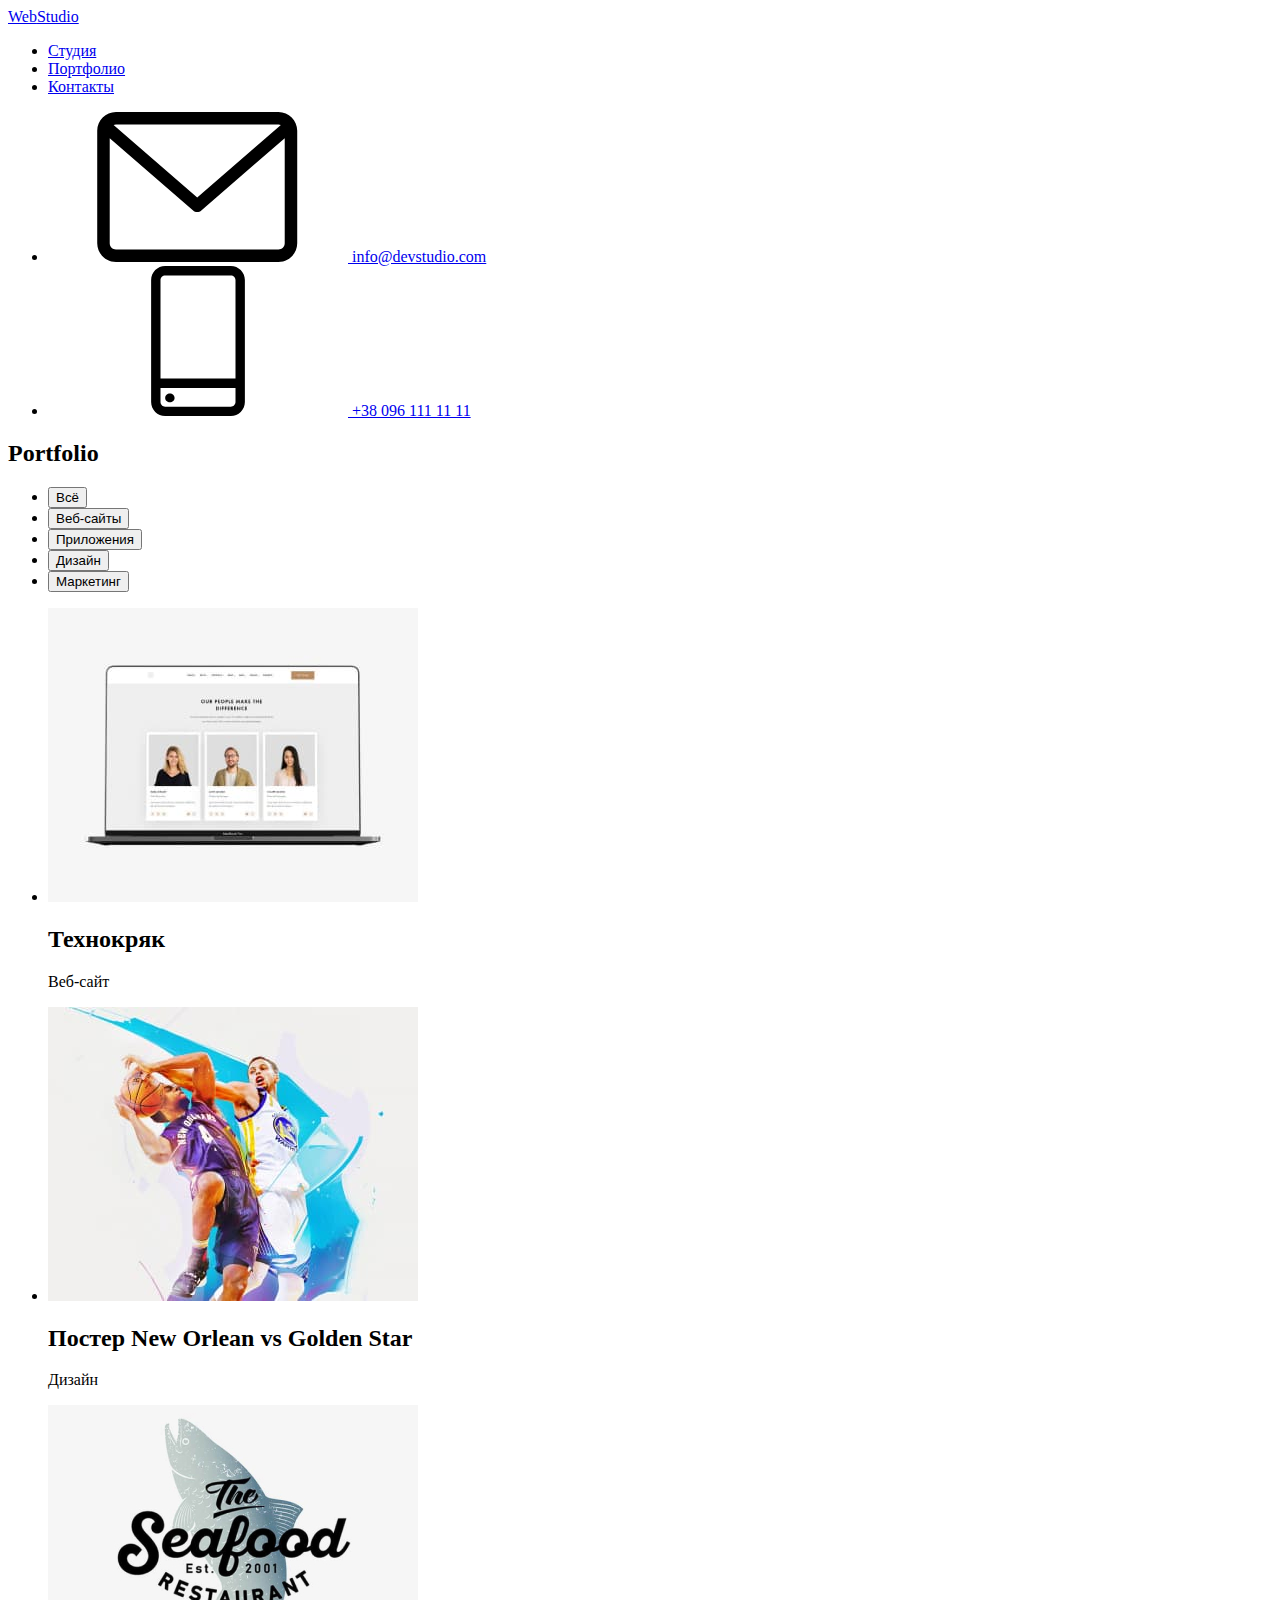
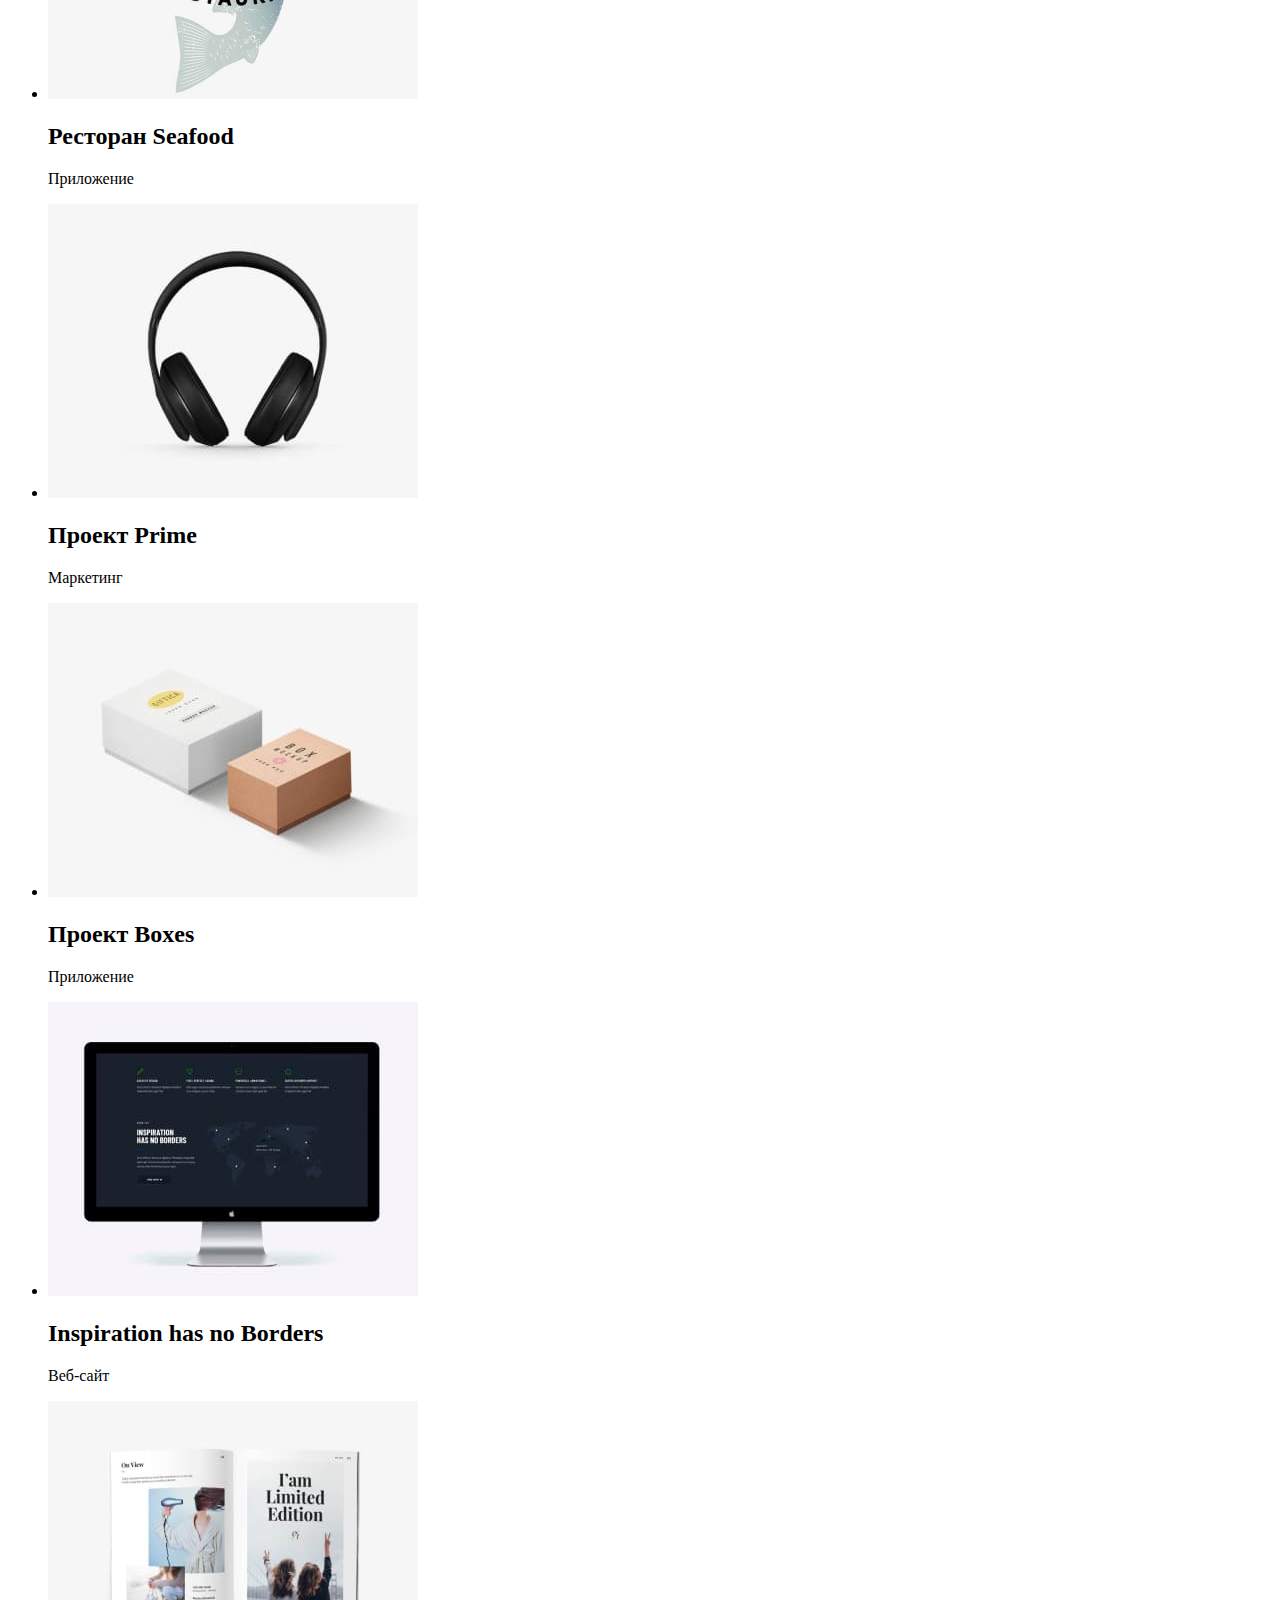
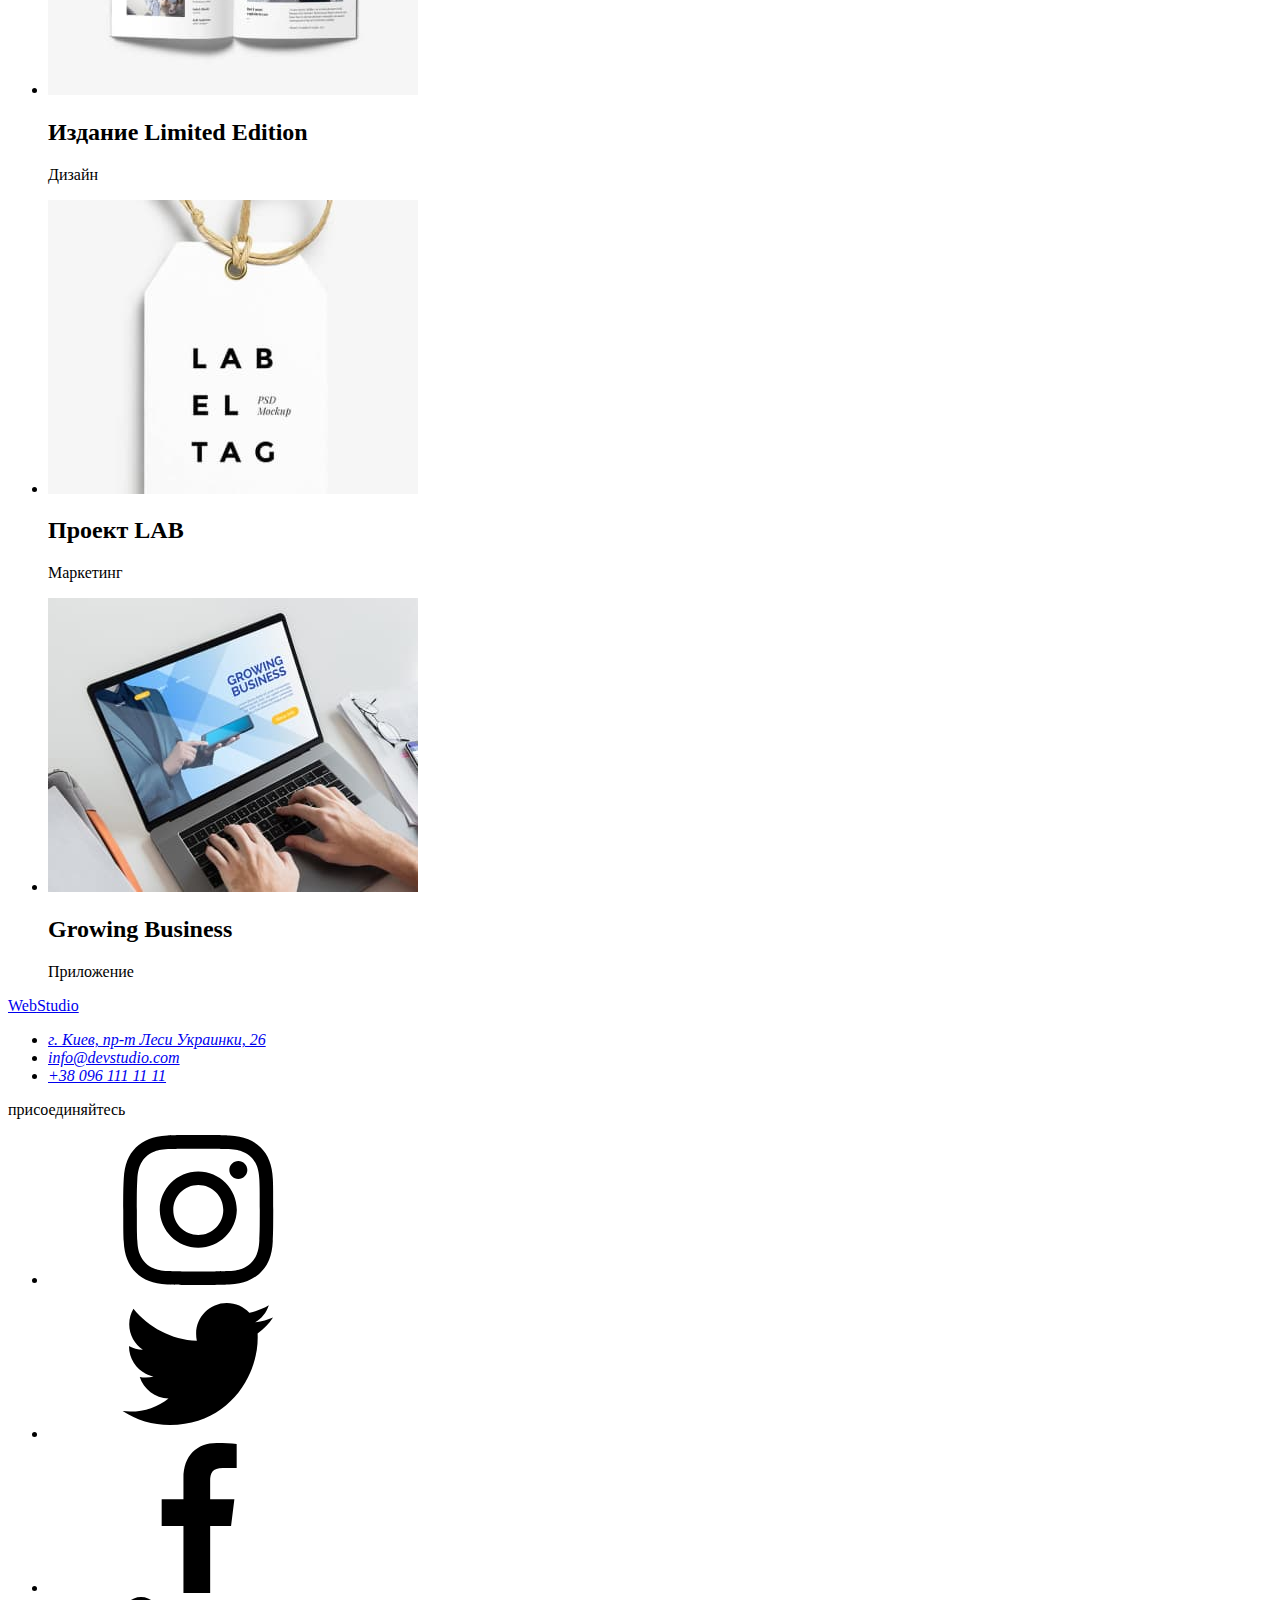
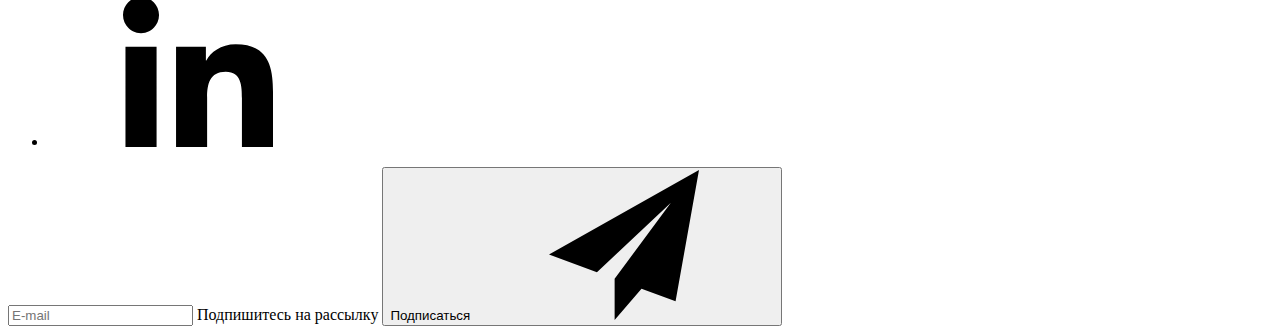
==== commit fa428c20: "hw7 final-13.05.2022" ====
--- a/portfolio.html
+++ b/portfolio.html
@@ -11,8 +11,9 @@
       href="https://fonts.googleapis.com/css2?family=Raleway:wght@700&family=Roboto:wght@400;500;700;900&display=swap"
       rel="stylesheet"
     />
-    <link rel="stylesheet" href="./css/modern-normalize.css" />
-    <link rel="stylesheet" href="./css/styles.css" />
+    <!-- <link rel="stylesheet" href="./css/modern-normalize.css" />
+    <link rel="stylesheet" href="./css/styles.css" /> -->
+    <link rel="stylesheet" href="./dist/css/main.min.css" />
   </head>
   <body>
     <!-- header -->
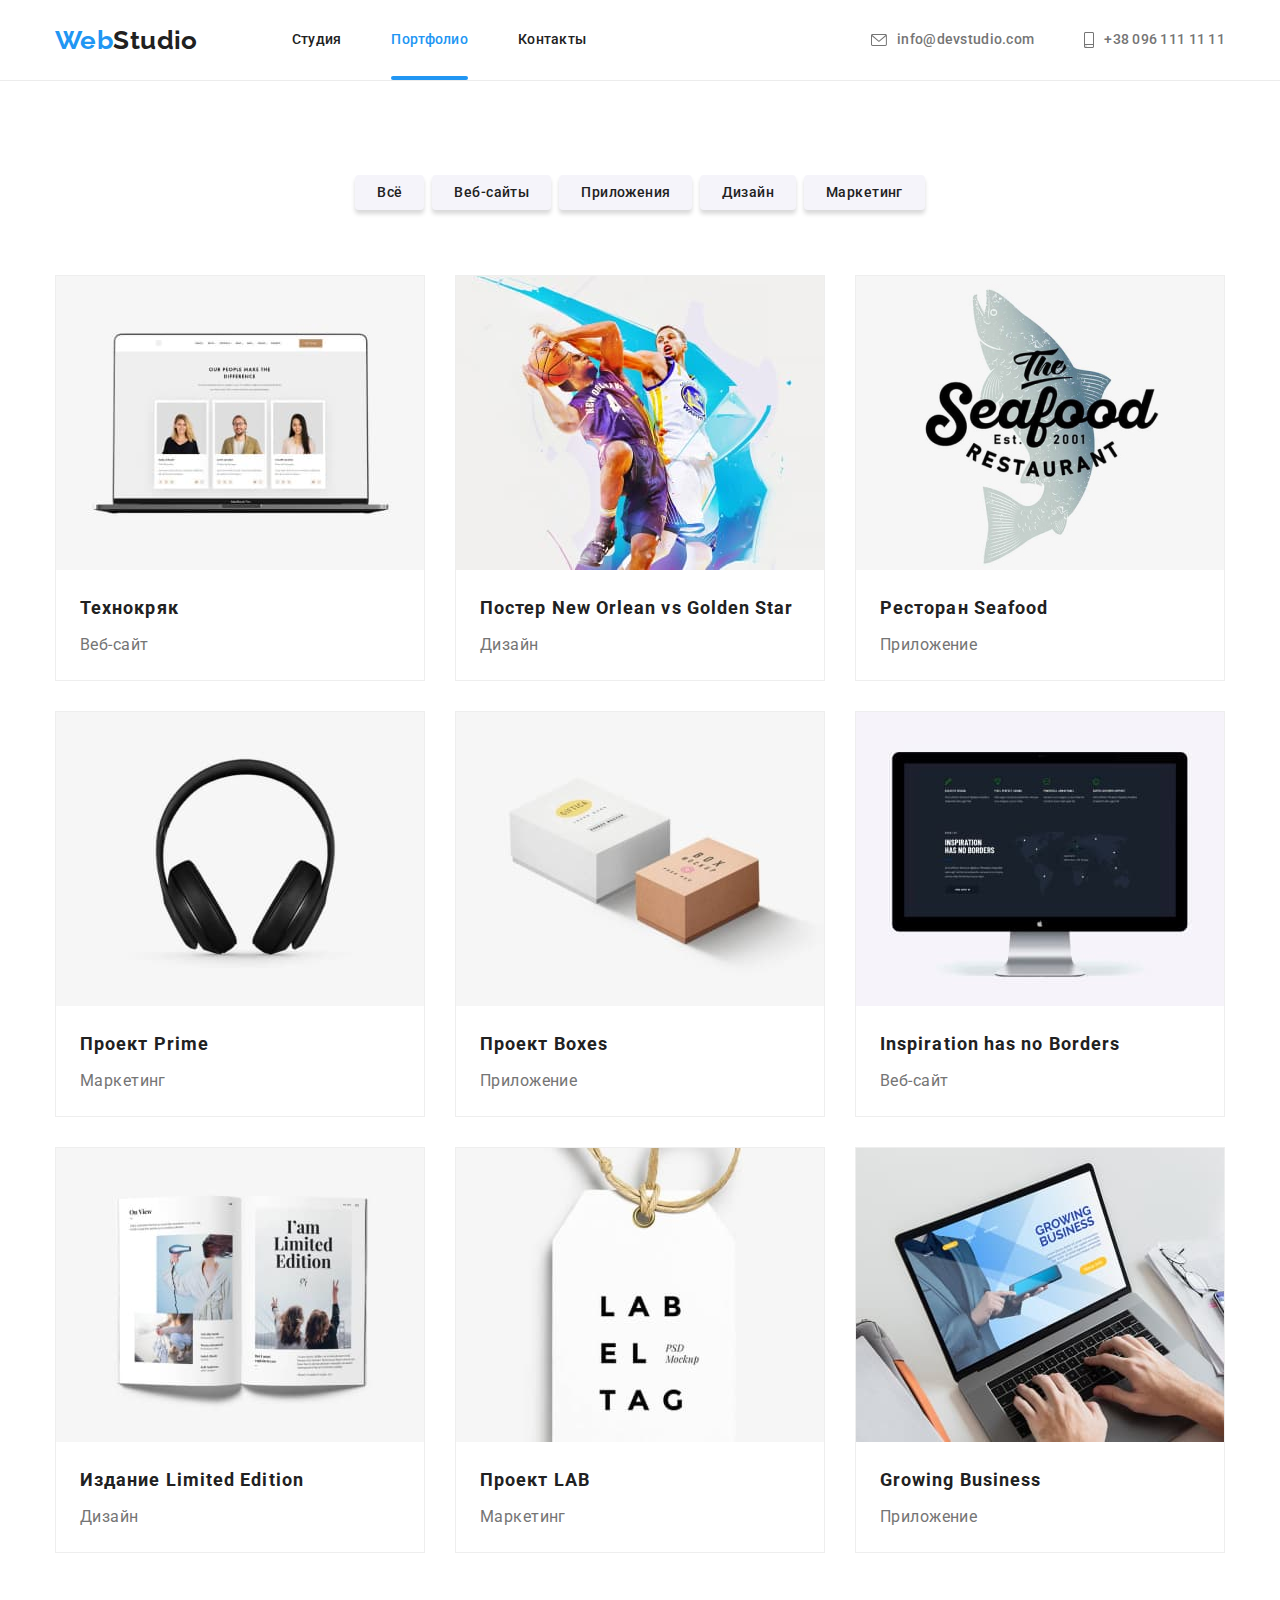
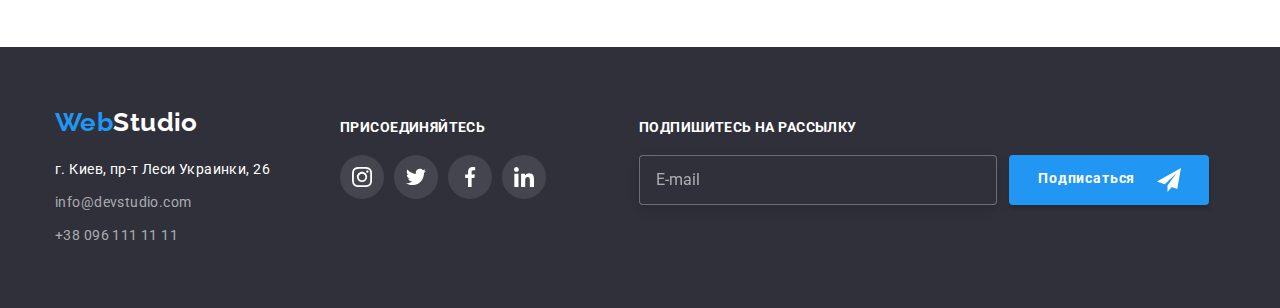
==== commit 5a2a7d94: "hw7 final-1 13.05.2022" ====
--- a/portfolio.html
+++ b/portfolio.html
@@ -13,7 +13,7 @@
     />
     <!-- <link rel="stylesheet" href="./css/modern-normalize.css" />
     <link rel="stylesheet" href="./css/styles.css" /> -->
-    <link rel="stylesheet" href="./dist/css/main.min.css" />
+    <link rel="stylesheet" href="./css/main.min.css" />
   </head>
   <body>
     <!-- header -->
--- a/css/main.min.css
+++ b/css/main.min.css
@@ -0,0 +1 @@
+body{margin:0;font-family:system-ui,-apple-system,"Segoe UI",Roboto,Helvetica,Arial,sans-serif,"Apple Color Emoji","Segoe UI Emoji";background-color:var(--background-color);color:var(--main-text-color);font-family:"Roboto","Open Sans","Helvetica Neue",sans-serif;font-weight:400;font-size:14px;letter-spacing:.03em}:root{--background-color: #FFFFFF;--footer-background-color: #2F303A;--studio-down-background-color: #F5F4FA;--hover-logo-text-color: #2196F3;--hover-hero-button-color: #188CE8;--title-text-color: #212121;--main-text-color: #757575;--footer-links-color: rgba(255, 255, 255, 0.6);--social-network-icons: #afb1b8;--footer-social-background: rgba(255, 255, 255, 0.1);--overlay-background-color: rgba(33, 150, 243, 0.9);--backdrop-color: rgba(0, 0, 0, 0.2);--placeholder-color: rgba(117, 117, 117, 0.5)}.section{padding:94px 0px}.container{width:1200px;margin:0 auto;padding-left:15px;padding-right:15px}.visually-hidden{position:absolute;width:1px;height:1px;margin:-1px;border:0;padding:0;white-space:nowrap;-webkit-clip-path:inset(100%);clip-path:inset(100%);clip:rect(0 0 0 0);overflow:hidden}.primary-title{font-weight:700;font-size:36px;line-height:1.17;text-align:center;color:var(--title-text-color)}/*! modern-normalize v1.1.0 | MIT License | https://github.com/sindresorhus/modern-normalize */*,*::before,*::after{box-sizing:border-box}img{display:block}h1,h2,h3,h4,h5,h6,p,ul,a{margin:0;padding:0;list-style:none;text-decoration:none}html{line-height:1.15;-webkit-text-size-adjust:100%;-moz-tab-size:4;-o-tab-size:4;tab-size:4}hr{height:0;color:inherit}abbr[title]{-webkit-text-decoration:underline dotted;text-decoration:underline dotted}b,strong{font-weight:bolder}code,kbd,samp,pre{font-family:ui-monospace,SFMono-Regular,Consolas,"Liberation Mono",Menlo,monospace;font-size:1em}small{font-size:80%}sub,sup{font-size:75%;line-height:0;position:relative;vertical-align:baseline}sub{bottom:-0.25em}sup{top:-0.5em}table{text-indent:0;border-color:inherit}button,input,optgroup,select,textarea{font-family:inherit;font-size:100%;line-height:1.15;margin:0}button,select{text-transform:none}button,[type=button],[type=reset],[type=submit]{-webkit-appearance:button}::-moz-focus-inner{border-style:none;padding:0}:-moz-focusring{outline:1px dotted ButtonText}:-moz-ui-invalid{box-shadow:none}legend{padding:0}progress{vertical-align:baseline}::-webkit-inner-spin-button,::-webkit-outer-spin-button{height:auto}[type=search]{-webkit-appearance:textfield;outline-offset:-2px}::-webkit-search-decoration{-webkit-appearance:none}::-webkit-file-upload-button{-webkit-appearance:button;font:inherit}summary{display:list-item}.social-icon__link,.customers__link,.item__image,.form--button,.cross-button{display:flex;align-items:center;justify-content:center}.social-icon,.contact__details,.contact,.header__section{display:flex;align-items:center}.filter-list,.customers{display:flex;justify-content:center}.header__border{border-bottom:1px solid #ececec}.nav{display:flex}.nav__item{position:relative;display:block;margin-right:50px}.nav__item:first-child{margin-left:94px}.nav__item:last-child{margin-right:0px}.nav__page{display:block;font-weight:500;line-height:1.14;color:var(--title-text-color);letter-spacing:.02em;padding:32px 0px;transition:color 250ms cubic-bezier(0.4, 0, 0.2, 1)}.nav__page--current{color:var(--hover-logo-text-color)}.nav__page--current::after{content:"";display:block;position:absolute;bottom:0;nav-left:0;background-color:#2196f3;height:4px;width:100%;border-radius:2px}.nav__page:hover,.nav__page:focus{color:var(--hover-logo-text-color)}.contact--position{margin-left:auto}.contact__item{margin-left:50px}.contact__item:first-child{margin-left:0}.contact__details{font-weight:500;font-size:14px;line-height:1.14;color:var(--desrcrition-text-color);letter-spacing:.02em;text-decoration:none;padding:10px 0px;transition:color 250ms cubic-bezier(0.4, 0, 0.2, 1)}.contact__details:hover,.contact__details:focus{color:var(--hover-logo-text-color)}.contact__svg-envelope{width:16px;height:12px;margin-right:10px;fill:#757575;transition:fill 250ms cubic-bezier(0.4, 0, 0.2, 1)}.contact__svg-smartphone{width:10px;height:16px;margin-right:10px;fill:#757575;transition:fill 250ms cubic-bezier(0.4, 0, 0.2, 1)}.contact__details:hover>.contact__svg-envelope,.contact__details:focus>.contact__svg-envelope,.contact__details:hover>.contact__svg-smartphone,.contact__details:focus>.contact__svg-smartphone{fill:var(--hover-logo-text-color)}.hero{background-image:linear-gradient(to left, rgba(47, 48, 58, 0.4), rgba(47, 48, 58, 0.4)),url(/images/bg-1.jpg);background-repeat:no-repeat;background-size:cover;background-position:center;margin:0 auto;text-align:center;max-width:1600px;color:var(--background-color);padding:200px 0px}.hero__title{font-weight:900;font-size:44px;line-height:1.36;letter-spacing:.06em;text-transform:uppercase;max-width:696px;margin:0px auto}.backdrop{position:fixed;top:0;left:0;width:100%;height:100%;z-index:1;background-color:var(--backdrop-color);opacity:1;transition:opacity 250ms cubic-bezier(0.4, 0, 0.2, 1)}.backdrop.is-hidden{opacity:0;pointer-events:none}.modal{width:528px;background-color:#fff;box-shadow:0px 1px 3px rgba(0,0,0,.12),0px 1px 1px rgba(0,0,0,.14),0px 2px 1px rgba(0,0,0,.2);border-radius:4px;left:50%;top:50%;transform:translate(-50%, -50%) scale(1);transition:transform 250ms cubic-bezier(0.4, 0, 0.2, 1)}.modal--absolute{position:absolute}.cross-button{position:absolute;border:1px solid rgba(0,0,0,.1);box-sizing:border-box;width:30px;height:30px;border-radius:50%;right:8px;top:8px;background-color:#fff;cursor:pointer}.cross-button__svg{transition:fill 250ms cubic-bezier(0.4, 0, 0.2, 1)}.cross-button:hover .cross-button__svg,.cross-button:focus .cross-button__svg{fill:var(--hover-logo-text-color)}.cross-button__icon{width:18px;height:18px;padding:0;margin:0;fill:#000}.form{padding:40px 40px}.form__title{font-weight:700;font-size:20px;line-height:1.15;text-align:center;color:var(--title-text-color);margin-bottom:12px}.form--button{width:200px;height:50px;margin:30px auto 0}.form-block+.form-block{margin-top:10px}.form-block__label{font-size:12px;line-height:1.16;letter-spacing:.01em}.form-block__input{display:flex;position:relative;margin-top:4px}.form-block__field{height:40px;width:100%;padding-left:42px;border:1px solid rgba(33,33,33,.2);box-sizing:border-box;border-radius:4px;outline:none;transition:border-color 250ms cubic-bezier(0.4, 0, 0.2, 1)}.form-block__image{position:absolute;margin-top:11px;margin-left:12px;height:18px;width:18px}.form-block__image{fill:var(--title-text-color);transition:fill 250ms cubic-bezier(0.4, 0, 0.2, 1)}.form-block__field--comment::-moz-placeholder{color:var(--placeholder-color)}.form-block__field--comment:-ms-input-placeholder{color:var(--placeholder-color)}.form-block__field--comment::placeholder{color:var(--placeholder-color)}.form-block__field--comment{height:120px;width:448px;padding:12px 16px;margin-top:4px;line-height:1.17;resize:none}.form-block__field:hover,.form-block__field:focus{border-color:var(--hover-logo-text-color)}.form-block__field:hover+.form-block__image,.form-block__field:focus+svg>.form-block__svg{fill:var(--hover-logo-text-color)}.form-block__svg:hover{fill:var(--hover-logo-text-color)}.form-agreement{position:relative;display:flex;justify-content:left;align-items:center;line-height:1.715;cursor:pointer}.form-agreement--position{margin-top:20px;margin-left:13px}.form-agreement__checkbox{-webkit-appearance:none;-moz-appearance:none;appearance:none}.form-agreement__check{position:absolute;height:15px;width:16px;border-radius:2px;background-size:contain;background-color:#2196f3;fill:var(--background-color);opacity:0;margin-right:7px;transition:opacity 250ms cubic-bezier(0.4, 0, 0.2, 1)}.form-agreement__checked-form{height:15px;width:16px;margin-right:7px}.form-agreement__checkbox:checked+.form-agreement__check{opacity:1}.form-agreement__checkbox:checked+.form-agreement__checked-form{opacity:0}.form-agreement__conditions{color:var(--hover-logo-text-color);text-decoration:underline;padding-left:3px}.section--advantages{padding-bottom:0}.advantages-list{display:flex}.item__image{width:270px;height:120px;background-color:var(--studio-down-background-color);border-radius:4px;margin-bottom:30px}.item__svg{width:70px;height:70px}.item__title{font-weight:700;font-size:inherit;line-height:1.14;text-transform:uppercase;color:var(--title-text-color)}.item__text{width:270px;height:75px;margin-top:10px;line-height:1.71}.item:not(:last-child){margin-right:30px}.product-list{display:flex;z-index:0}.product-list--position{margin-top:50px}.product-item{position:relative}.product-item:not(:last-child){margin-right:30px}.product-item__name-container{position:absolute;display:block;width:100%;bottom:0;background-color:rgba(47,48,58,.8)}.product-item__name{text-transform:uppercase;width:700;line-height:1.17;color:#fff;text-align:center;padding:27px 0}.team{background-color:var(--studio-down-background-color)}.team-list{display:flex}.team-list--margin{margin:50px -15px 0}.team-member{background-color:var(--background-color);text-align:center;box-shadow:0px 1px 3px rgba(0,0,0,.12),0px 1px 1px rgba(0,0,0,.14),0px 2px 1px rgba(0,0,0,.2);border-radius:0px 0px 4px 4px}.team-member--margin{margin:0 15px}.team-member__details{padding-top:30px}.team-member__name{font-weight:500;font-size:16px;line-height:1.19;color:var(--title-text-color)}.team-member__position{font-size:16px;line-height:1.19;margin-top:10px}.customers--margin{margin-top:50px}.customers__link{width:170px;height:92px;border:1px solid #afb1b8;box-sizing:border-box;border-radius:4px;transition:border-color 250ms cubic-bezier(0.4, 0, 0.2, 1)}.customers__link{width:170px;height:92px;border:1px solid #afb1b8;box-sizing:border-box;border-radius:4px;transition:border-color 250ms cubic-bezier(0.4, 0, 0.2, 1)}.customers__link:hover,.customers__link:focus{border-color:var(--hover-logo-text-color)}.customers__link:hover .customers__icon,.customers__link:focus .customers__icon{fill:var(--hover-logo-text-color)}.customers__item:not(:first-child){margin-left:30px}.customers__icon{width:106px;height:60px;fill:#afb1b8;transition:fill 250ms cubic-bezier(0.4, 0, 0.2, 1)}.filter-list__item:not(:last-child){margin-right:8px}.progect-list{display:flex;flex-wrap:wrap;margin:-15px;margin-top:50px}.progect{width:370px;border:1px solid #eee;transition:box-shadow 250ms cubic-bezier(0.4, 0, 0.2, 1)}.progect--margin{margin:15px}.progect__description{padding:20px 24px;display:block}.progect__direction{font-size:16px;line-height:1.88;margin-top:4px;text-decoration:none}.progect__owner{font-weight:700;font-size:18px;line-height:2;letter-spacing:.06em;color:#212121}.progect__image{position:relative;overflow:hidden}.progect__image::after{content:"";position:absolute;display:block;top:0;left:0;width:100%;height:100%;background:var(--overlay-background-color);transform:translateY(100%);transition:transform 250ms cubic-bezier(0.4, 0, 0.2, 1)}.progect:hover,.progect:focus{box-shadow:0px 1px 1px rgba(0,0,0,.12),0px 4px 4px rgba(0,0,0,.06),1px 4px 6px rgba(0,0,0,.16)}.progect:hover .progect__image::after{transform:translateY(0)}.footer-section{background-color:var(--footer-background-color);padding:60px 0}.footer{display:flex}.address{line-height:1.71;font-style:normal;margin-top:20px}.address__contact{color:var(--background-color);text-decoration:none;transition:color 250ms cubic-bezier(0.4, 0, 0.2, 1)}.address__details{color:var(--footer-links-color);text-decoration:none;display:block;margin-top:9px;transition:color 250ms cubic-bezier(0.4, 0, 0.2, 1)}.address__contact:hover,.address__details:hover,.address__contact:focus,.address__details:focus{color:var(--hover-logo-text-color)}.footer-social-section{margin-top:12px;margin-left:70px}.footer-social-section__text{font-weight:700;color:var(--background-color);text-transform:uppercase}.footer-form{position:relative}.footer-form__label{font-weight:700;text-transform:uppercase;color:#fff}.footer-form--position{margin-top:12px;margin-left:93px}.footer-form__input{position:absolute;height:50px;width:358px;box-sizing:border-box;color:rgba(255,255,255,.6);left:0;top:36px;border:1px solid rgba(255,255,255,.3);filter:drop-shadow(0px 4px 4px rgba(0, 0, 0, 0.15));border-radius:4px;background:#2f303a;padding:0px 16px}.footer-form__input::-moz-placeholder{font-size:16px;line-height:1.25;color:rgba(255,255,255,.6)}.footer-form__input:-ms-input-placeholder{font-size:16px;line-height:1.25;color:rgba(255,255,255,.6)}.footer-form__input::placeholder{font-size:16px;line-height:1.25;color:rgba(255,255,255,.6)}.button{font-weight:700;font-size:inherit;line-height:1.88;letter-spacing:.06em;box-shadow:0px 4px 4px rgba(0,0,0,.15);border-radius:4px;border-style:none;background:var(--hover-logo-text-color);color:var(--background-color);cursor:pointer;transition:background-color 250ms cubic-bezier(0.4, 0, 0.2, 1)}.button:hover,.button:focus{background-color:var(--hover-hero-button-color)}.button--hero{padding:10px 32px;margin-top:30px}.button--footer{position:relative;display:flex;width:200px;height:50px;margin-left:370px;padding:0px;top:20px}.button__footer-text{position:absolute;left:29px;top:10px}.button__footer-image{position:absolute;right:28px;top:13px;width:24px;height:24px;fill:var(--background-color)}.button--filter{background:var(--studio-down-background-color);color:var(--title-text-color);font-weight:500;line-height:1.62;letter-spacing:inherit;padding:6px 22px;border-color:var(--studio-down-background-color)}.button--filter:hover,.button--filter:focus{background-color:var(--hover-logo-text-color);color:var(--background-color);box-shadow:0px 3px 1px rgba(0,0,0,.1),0px 1px 2px rgba(0,0,0,.08),0px 2px 2px rgba(0,0,0,.12)}.social-icon--team{margin-top:16px;margin-bottom:30px}.social-icon__link{width:44px;height:44px;cursor:pointer;border-radius:50%;transition:background-color 250ms cubic-bezier(0.4, 0, 0.2, 1)}.social-icon__list+.social-icon__list{margin-left:10px}.social-icon__svg{width:20px;height:20px;transition:fill 250ms cubic-bezier(0.4, 0, 0.2, 1)}.social-icon__svg--team{fill:var(--social-network-icons)}.social-icon__link:hover,.social-icon__link:focus{background-color:var(--hover-logo-text-color)}.social-icon__link:hover>.social-icon__svg,.social-icon__link:focus>.social-icon__svg{fill:var(--background-color)}.social-icon--footer{margin-top:20px}.social-icon__link--footer{background-color:var(--footer-social-background)}.social-icon__link--footer:hover,.social-icon__link--footer:focus{background-color:var(--hover-logo-text-color)}.social-icon__svg--footer{fill:var(--background-color)}.logo{text-decoration:none;font-family:"Raleway",sans-serif;color:var(--hover-logo-text-color);font-weight:700;font-size:26px;line-height:1.19}.logo__header{color:var(--title-text-color)}.logo__footer{color:#fff}/*# sourceMappingURL=main.min.css.map */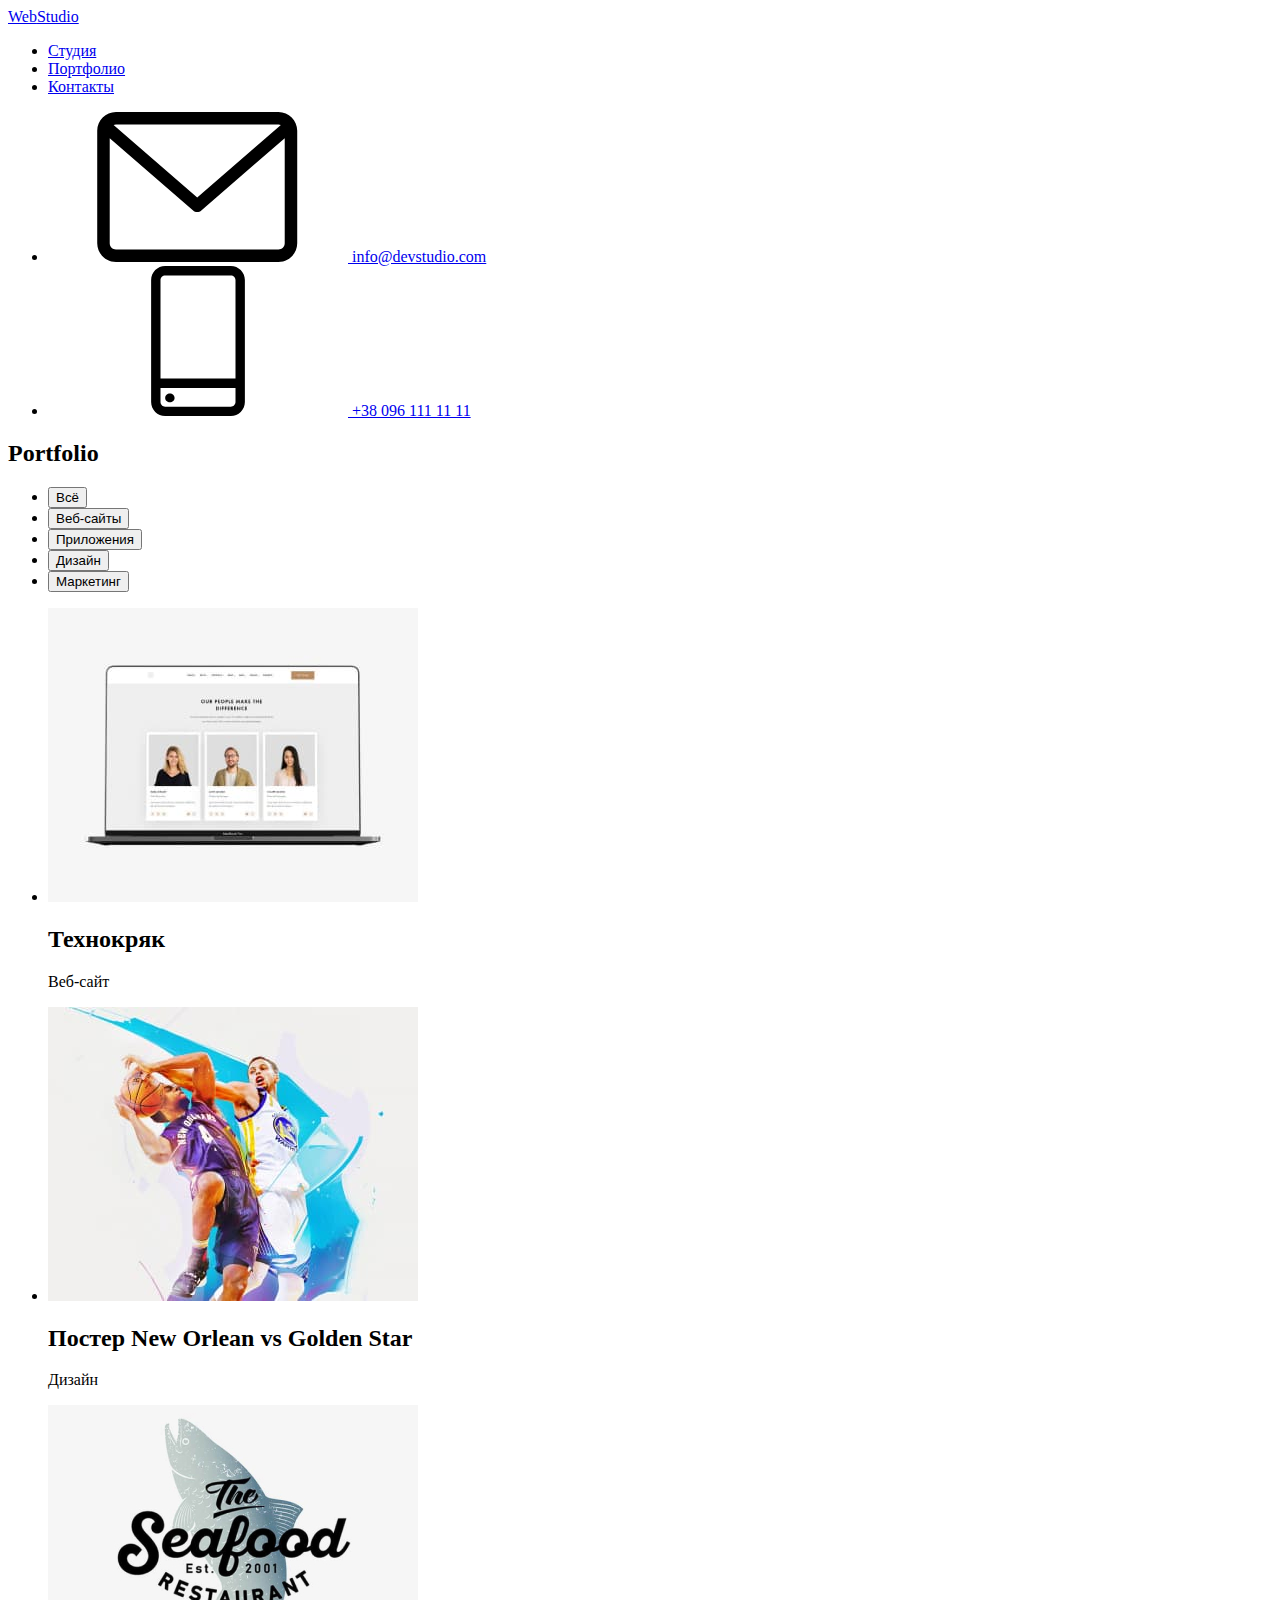
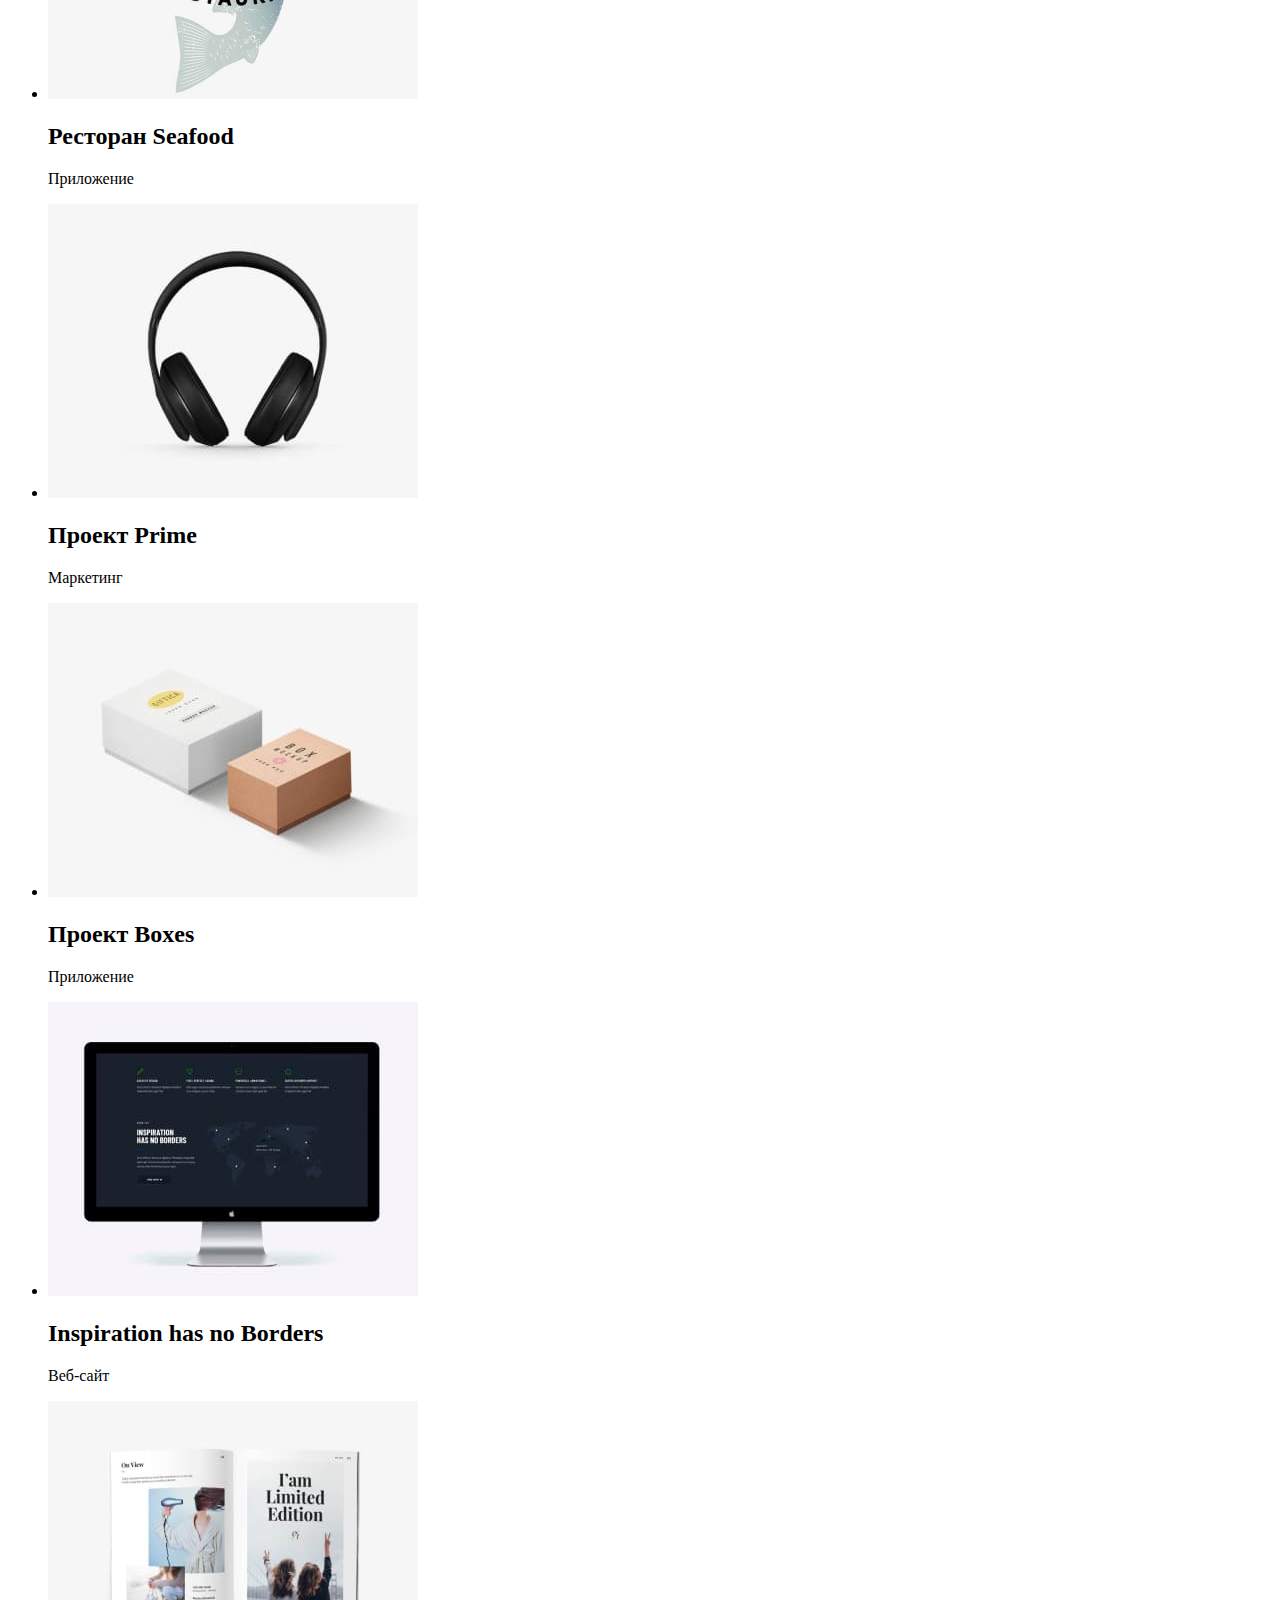
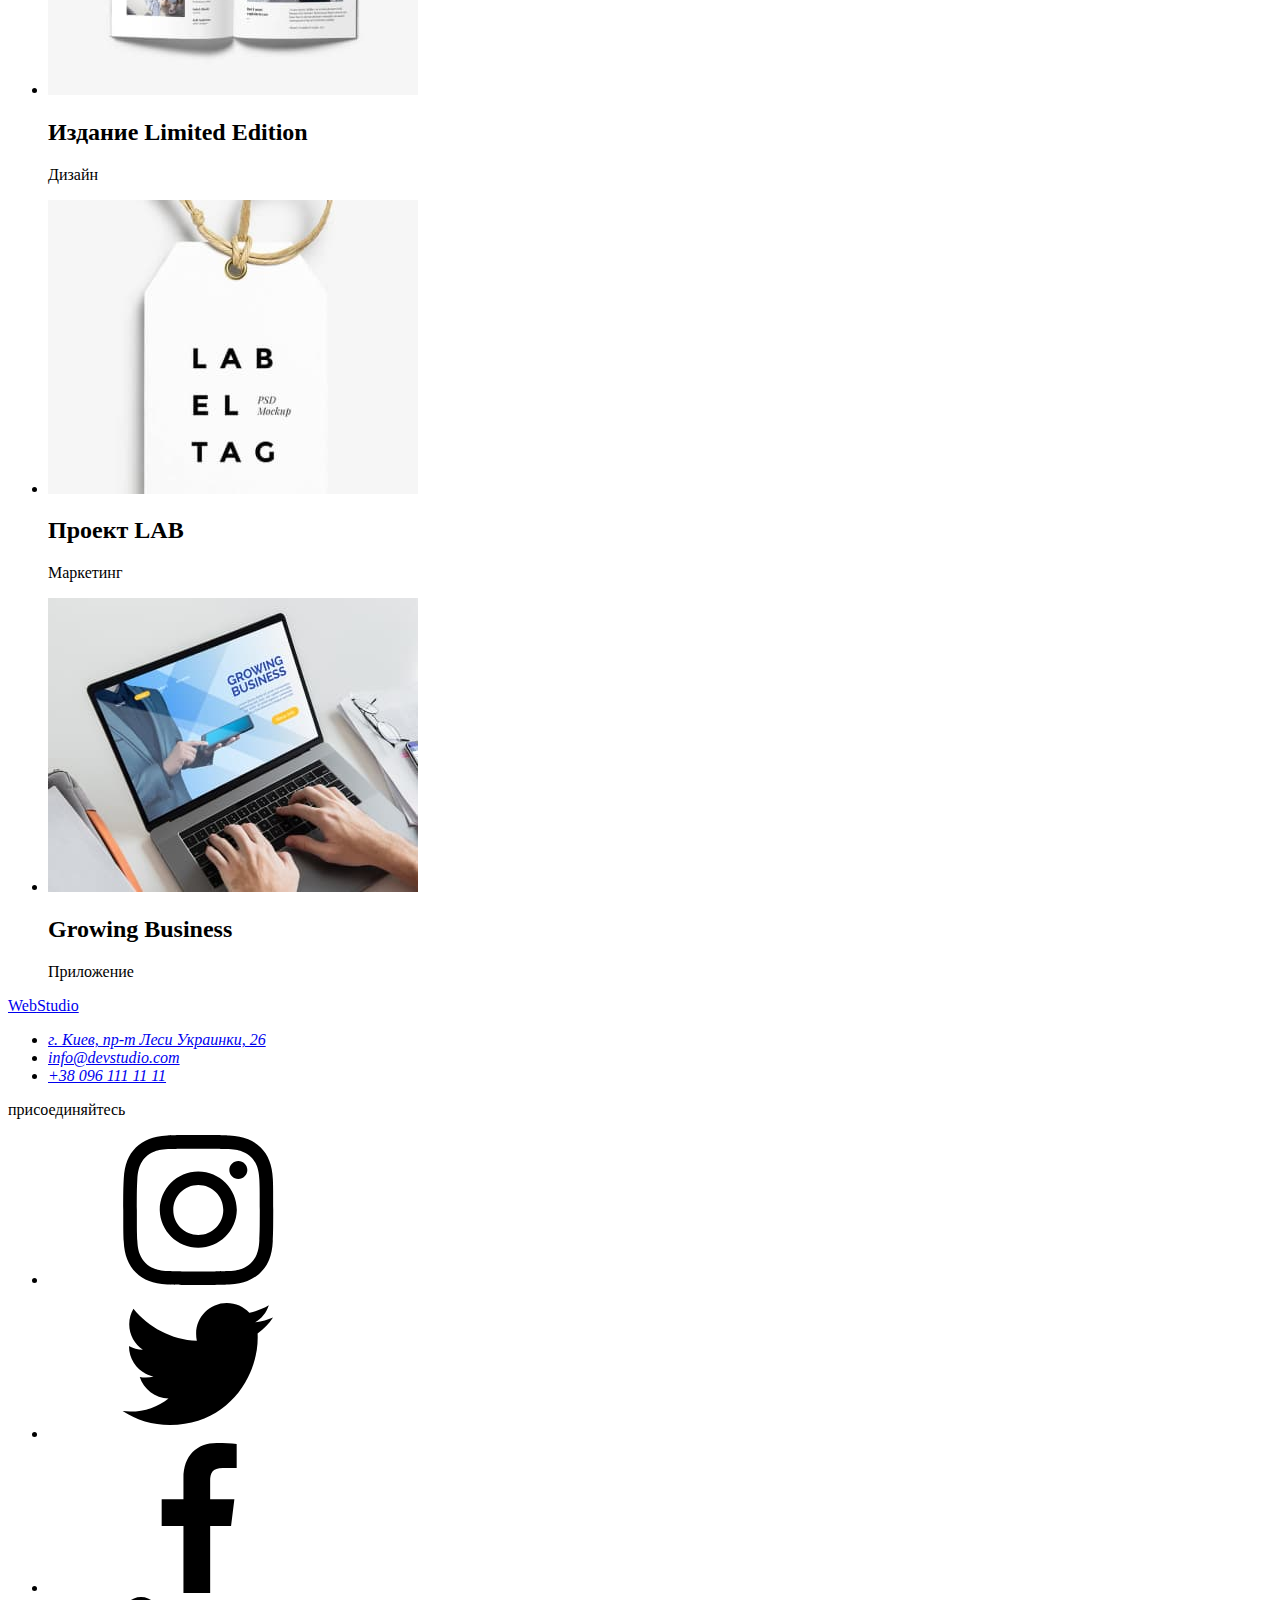
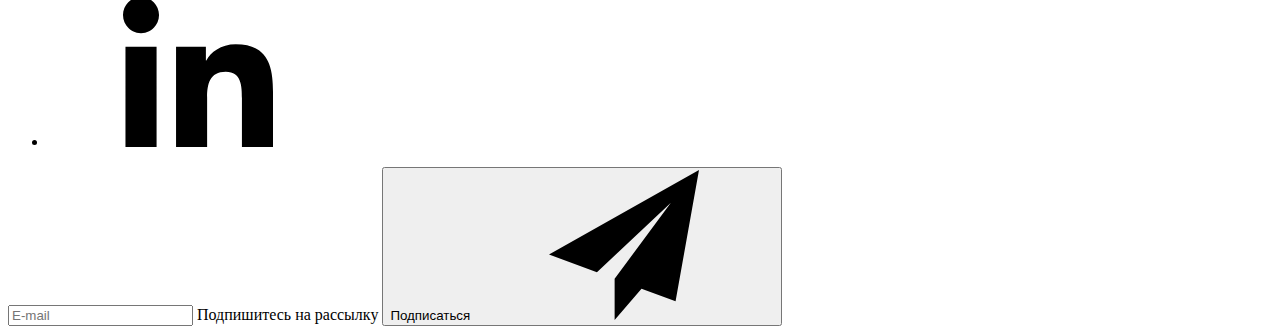
==== commit 450b0979: "hw7 final-2" ====
--- a/portfolio.html
+++ b/portfolio.html
@@ -13,7 +13,7 @@
     />
     <!-- <link rel="stylesheet" href="./css/modern-normalize.css" />
     <link rel="stylesheet" href="./css/styles.css" /> -->
-    <link rel="stylesheet" href="./css/main.min.css" />
+    <link rel="stylesheet" href="/dist/css/main.min.css" />
   </head>
   <body>
     <!-- header -->
@@ -192,28 +192,28 @@
         <div class="footer-social-section">
           <p class="footer-social-section__text">присоединяйтесь</p>
           <ul class="social-icon social-icon--footer">
-            <li class="social-icon__list">
+            <li class="social-icon__item">
               <a href="#" class="social-icon__link social-icon__link--footer">
                 <svg class="social-icon__svg social-icon__svg--footer">
                   <use href="./images/icons/symbol-defs.svg#icon-instagram"></use>
                 </svg>
               </a>
             </li>
-            <li class="social-icon__list">
+            <li class="social-icon__item">
               <a href="#" class="social-icon__link social-icon__link--footer"
                 ><svg class="social-icon__svg social-icon__svg--footer">
                   <use href="./images/icons/symbol-defs.svg#icon-twitter"></use>
                 </svg>
               </a>
             </li>
-            <li class="social-icon__list">
+            <li class="social-icon__item">
               <a href="#" class="social-icon__link social-icon__link--footer"
                 ><svg class="social-icon__svg social-icon__svg--footer">
                   <use href="./images/icons/symbol-defs.svg#icon-facebook"></use>
                 </svg>
               </a>
             </li>
-            <li class="social-icon__list">
+            <li class="social-icon__item">
               <a href="#" class="social-icon__link social-icon__link--footer"
                 ><svg class="social-icon__svg social-icon__svg--footer">
                   <use href="./images/icons/symbol-defs.svg#icon-linkedin"></use>
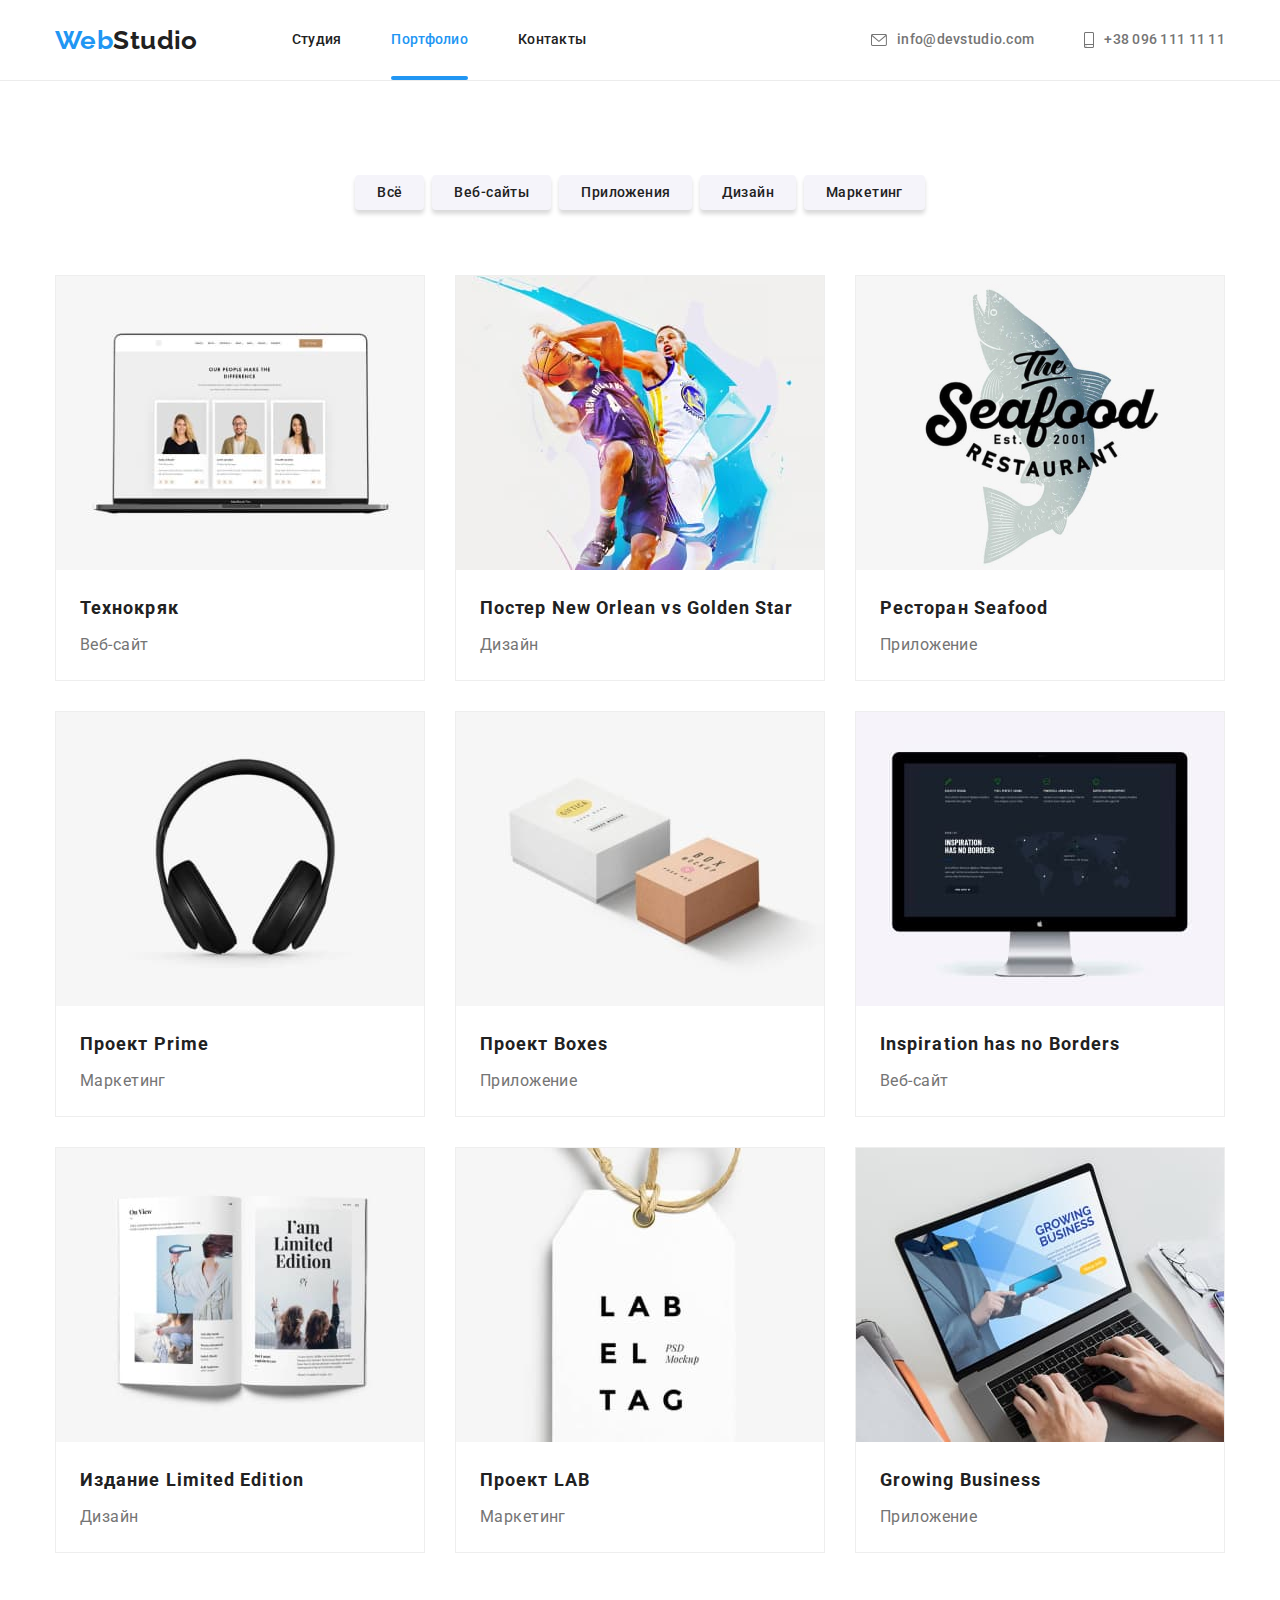
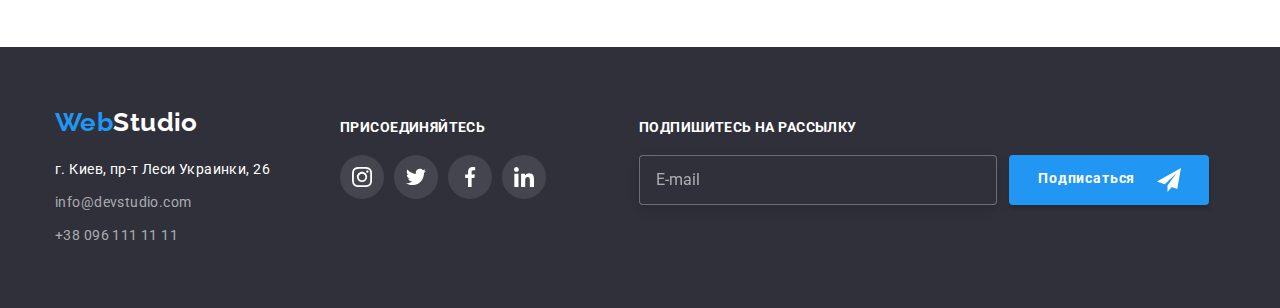
==== commit d347af73: "hw77" ====
--- a/portfolio.html
+++ b/portfolio.html
@@ -13,7 +13,7 @@
     />
     <!-- <link rel="stylesheet" href="./css/modern-normalize.css" />
     <link rel="stylesheet" href="./css/styles.css" /> -->
-    <link rel="stylesheet" href="/dist/css/main.min.css" />
+    <link rel="stylesheet" href="./css/main.min.css" />
   </head>
   <body>
     <!-- header -->
--- a/css/main.min.css
+++ b/css/main.min.css
@@ -0,0 +1 @@
+body{margin:0;font-family:system-ui,-apple-system,"Segoe UI",Roboto,Helvetica,Arial,sans-serif,"Apple Color Emoji","Segoe UI Emoji";background-color:var(--background-color);color:var(--main-text-color);font-family:"Roboto","Open Sans","Helvetica Neue",sans-serif;font-weight:400;font-size:14px;letter-spacing:.03em}:root{--background-color: #FFFFFF;--footer-background-color: #2F303A;--studio-down-background-color: #F5F4FA;--hover-logo-text-color: #2196F3;--hover-hero-button-color: #188CE8;--title-text-color: #212121;--main-text-color: #757575;--footer-links-color: rgba(255, 255, 255, 0.6);--social-network-icons: #afb1b8;--footer-social-background: rgba(255, 255, 255, 0.1);--overlay-background-color: rgba(33, 150, 243, 0.9);--backdrop-color: rgba(0, 0, 0, 0.2);--placeholder-color: rgba(117, 117, 117, 0.5)}.section{padding:94px 0px}.container{width:1200px;margin:0 auto;padding-left:15px;padding-right:15px}.visually-hidden{position:absolute;width:1px;height:1px;margin:-1px;border:0;padding:0;white-space:nowrap;-webkit-clip-path:inset(100%);clip-path:inset(100%);clip:rect(0 0 0 0);overflow:hidden}.primary-title{font-weight:700;font-size:36px;line-height:1.17;text-align:center;color:var(--title-text-color)}/*! modern-normalize v1.1.0 | MIT License | https://github.com/sindresorhus/modern-normalize */*,*::before,*::after{box-sizing:border-box}img{display:block}h1,h2,h3,h4,h5,h6,p,ul,a{margin:0;padding:0;list-style:none;text-decoration:none}html{line-height:1.15;-webkit-text-size-adjust:100%;-moz-tab-size:4;-o-tab-size:4;tab-size:4}hr{height:0;color:inherit}abbr[title]{-webkit-text-decoration:underline dotted;text-decoration:underline dotted}b,strong{font-weight:bolder}code,kbd,samp,pre{font-family:ui-monospace,SFMono-Regular,Consolas,"Liberation Mono",Menlo,monospace;font-size:1em}small{font-size:80%}sub,sup{font-size:75%;line-height:0;position:relative;vertical-align:baseline}sub{bottom:-0.25em}sup{top:-0.5em}table{text-indent:0;border-color:inherit}button,input,optgroup,select,textarea{font-family:inherit;font-size:100%;line-height:1.15;margin:0}button,select{text-transform:none}button,[type=button],[type=reset],[type=submit]{-webkit-appearance:button}::-moz-focus-inner{border-style:none;padding:0}:-moz-focusring{outline:1px dotted ButtonText}:-moz-ui-invalid{box-shadow:none}legend{padding:0}progress{vertical-align:baseline}::-webkit-inner-spin-button,::-webkit-outer-spin-button{height:auto}[type=search]{-webkit-appearance:textfield;outline-offset:-2px}::-webkit-search-decoration{-webkit-appearance:none}::-webkit-file-upload-button{-webkit-appearance:button;font:inherit}summary{display:list-item}.social-icon__link,.social-icon,.customers__link,.item__image,.form--button,.cross-button{display:flex;align-items:center;justify-content:center}.contact__details,.contact,.header__section{display:flex;align-items:center}.filter-list,.customers{display:flex;justify-content:center}.header__border{border-bottom:1px solid #ececec}.nav{display:flex}.nav__item{position:relative;display:block;margin-right:50px}.nav__item:first-child{margin-left:94px}.nav__item:last-child{margin-right:0px}.nav__page{display:block;font-weight:500;line-height:1.14;color:var(--title-text-color);letter-spacing:.02em;padding:32px 0px;transition:color 250ms cubic-bezier(0.4, 0, 0.2, 1)}.nav__page--current{color:var(--hover-logo-text-color)}.nav__page--current::after{content:"";display:block;position:absolute;bottom:0;nav-left:0;background-color:#2196f3;height:4px;width:100%;border-radius:2px}.nav__page:hover,.nav__page:focus{color:var(--hover-logo-text-color)}.contact--position{margin-left:auto}.contact__item{margin-left:50px}.contact__item:first-child{margin-left:0}.contact__details{font-weight:500;font-size:14px;line-height:1.14;color:var(--desrcrition-text-color);letter-spacing:.02em;text-decoration:none;padding:10px 0px;transition:color 250ms cubic-bezier(0.4, 0, 0.2, 1)}.contact__details:hover,.contact__details:focus{color:var(--hover-logo-text-color)}.contact__svg-envelope{width:16px;height:12px;margin-right:10px;fill:#757575;transition:fill 250ms cubic-bezier(0.4, 0, 0.2, 1)}.contact__svg-smartphone{width:10px;height:16px;margin-right:10px;fill:#757575;transition:fill 250ms cubic-bezier(0.4, 0, 0.2, 1)}.contact__details:hover>.contact__svg-envelope,.contact__details:focus>.contact__svg-envelope,.contact__details:hover>.contact__svg-smartphone,.contact__details:focus>.contact__svg-smartphone{fill:var(--hover-logo-text-color)}.hero{background-image:linear-gradient(to left, rgba(47, 48, 58, 0.4), rgba(47, 48, 58, 0.4)),url(/images/bg/bg-1.jpg);background-repeat:no-repeat;background-size:cover;background-position:center;margin:0 auto;text-align:center;max-width:1600px;color:var(--background-color);padding:200px 0px}.hero__title{font-weight:900;font-size:44px;line-height:1.36;letter-spacing:.06em;text-transform:uppercase;max-width:696px;margin:0px auto}.backdrop{position:fixed;top:0;left:0;width:100%;height:100%;z-index:1;background-color:var(--backdrop-color);opacity:1;transition:opacity 250ms cubic-bezier(0.4, 0, 0.2, 1)}.backdrop.is-hidden{opacity:0;pointer-events:none}.modal{width:528px;background-color:#fff;box-shadow:0px 1px 3px rgba(0,0,0,.12),0px 1px 1px rgba(0,0,0,.14),0px 2px 1px rgba(0,0,0,.2);border-radius:4px;left:50%;top:50%;transform:translate(-50%, -50%) scale(1);transition:transform 250ms cubic-bezier(0.4, 0, 0.2, 1)}.modal--absolute{position:absolute}.cross-button{position:absolute;border:1px solid rgba(0,0,0,.1);box-sizing:border-box;width:30px;height:30px;border-radius:50%;right:8px;top:8px;background-color:#fff;cursor:pointer}.cross-button__svg{transition:fill 250ms cubic-bezier(0.4, 0, 0.2, 1)}.cross-button:hover .cross-button__svg,.cross-button:focus .cross-button__svg{fill:var(--hover-logo-text-color)}.cross-button__icon{width:18px;height:18px;padding:0;margin:0;fill:#000}.form{padding:40px 40px}.form__title{font-weight:700;font-size:20px;line-height:1.15;text-align:center;color:var(--title-text-color);margin-bottom:12px}.form--button{width:200px;height:50px;margin:30px auto 0}.form-block+.form-block{margin-top:10px}.form-block__label{font-size:12px;line-height:1.16;letter-spacing:.01em}.form-block__input{display:flex;position:relative;margin-top:4px}.form-block__field{height:40px;width:100%;padding-left:42px;border:1px solid rgba(33,33,33,.2);box-sizing:border-box;border-radius:4px;outline:none;transition:border-color 250ms cubic-bezier(0.4, 0, 0.2, 1)}.form-block__image{position:absolute;margin-top:11px;margin-left:12px;height:18px;width:18px}.form-block__image{fill:var(--title-text-color);transition:fill 250ms cubic-bezier(0.4, 0, 0.2, 1)}.form-block__field--comment::-moz-placeholder{color:var(--placeholder-color)}.form-block__field--comment:-ms-input-placeholder{color:var(--placeholder-color)}.form-block__field--comment::placeholder{color:var(--placeholder-color)}.form-block__field--comment{height:120px;width:448px;padding:12px 16px;margin-top:4px;line-height:1.17;resize:none}.form-block__field:hover,.form-block__field:focus{border-color:var(--hover-logo-text-color)}.form-block__field:hover+.form-block__image,.form-block__field:focus+svg>.form-block__svg{fill:var(--hover-logo-text-color)}.form-block__svg:hover{fill:var(--hover-logo-text-color)}.form-agreement{position:relative;display:flex;justify-content:left;align-items:center;line-height:1.715;cursor:pointer}.form-agreement--position{margin-top:20px;margin-left:13px}.form-agreement__checkbox{-webkit-appearance:none;-moz-appearance:none;appearance:none}.form-agreement__check{position:absolute;height:15px;width:16px;border-radius:2px;background-size:contain;background-color:#2196f3;fill:var(--background-color);opacity:0;margin-right:7px;transition:opacity 250ms cubic-bezier(0.4, 0, 0.2, 1)}.form-agreement__checked-form{height:15px;width:16px;margin-right:7px}.form-agreement__checkbox:checked+.form-agreement__check{opacity:1}.form-agreement__checkbox:checked+.form-agreement__checked-form{opacity:0}.form-agreement__conditions{color:var(--hover-logo-text-color);text-decoration:underline;padding-left:3px}.section--advantages{padding-bottom:0}.advantages-list{display:flex}.item__image{width:270px;height:120px;background-color:var(--studio-down-background-color);border-radius:4px;margin-bottom:30px}.item__svg{width:70px;height:70px}.item__title{font-weight:700;font-size:inherit;line-height:1.14;text-transform:uppercase;color:var(--title-text-color)}.item__text{width:270px;height:75px;margin-top:10px;line-height:1.71}.item:not(:last-child){margin-right:30px}.product-list{display:flex;z-index:0}.product-list--position{margin-top:50px}.product-item{position:relative}.product-item:not(:last-child){margin-right:30px}.product-item__name-container{position:absolute;display:block;width:100%;bottom:0;background-color:rgba(47,48,58,.8)}.product-item__name{text-transform:uppercase;width:700;line-height:1.17;color:#fff;text-align:center;padding:27px 0}.team{background-color:var(--studio-down-background-color)}.team-list{display:flex}.team-list--margin{margin:50px -15px 0}.team-member{background-color:var(--background-color);text-align:center;box-shadow:0px 1px 3px rgba(0,0,0,.12),0px 1px 1px rgba(0,0,0,.14),0px 2px 1px rgba(0,0,0,.2);border-radius:0px 0px 4px 4px}.team-member--margin{margin:0 15px}.team-member__details{padding-top:30px}.team-member__name{font-weight:500;font-size:16px;line-height:1.19;color:var(--title-text-color)}.team-member__position{font-size:16px;line-height:1.19;margin-top:10px}.customers--margin{margin-top:50px}.customers__link{width:170px;height:92px;border:1px solid #afb1b8;box-sizing:border-box;border-radius:4px;transition:border-color 250ms cubic-bezier(0.4, 0, 0.2, 1)}.customers__link{width:170px;height:92px;border:1px solid #afb1b8;box-sizing:border-box;border-radius:4px;transition:border-color 250ms cubic-bezier(0.4, 0, 0.2, 1)}.customers__link:hover,.customers__link:focus{border-color:var(--hover-logo-text-color)}.customers__link:hover .customers__icon,.customers__link:focus .customers__icon{fill:var(--hover-logo-text-color)}.customers__item:not(:first-child){margin-left:30px}.customers__icon{width:106px;height:60px;fill:#afb1b8;transition:fill 250ms cubic-bezier(0.4, 0, 0.2, 1)}.filter-list__item:not(:last-child){margin-right:8px}.progect-list{display:flex;flex-wrap:wrap;margin:-15px;margin-top:50px}.progect{width:370px;border:1px solid #eee;transition:box-shadow 250ms cubic-bezier(0.4, 0, 0.2, 1)}.progect--margin{margin:15px}.progect__description{padding:20px 24px;display:block}.progect__direction{font-size:16px;line-height:1.88;margin-top:4px;text-decoration:none}.progect__owner{font-weight:700;font-size:18px;line-height:2;letter-spacing:.06em;color:#212121}.progect__image{position:relative;overflow:hidden}.progect__image::after{content:"";position:absolute;display:block;top:0;left:0;width:100%;height:100%;background:var(--overlay-background-color);transform:translateY(100%);transition:transform 250ms cubic-bezier(0.4, 0, 0.2, 1)}.progect:hover,.progect:focus{box-shadow:0px 1px 1px rgba(0,0,0,.12),0px 4px 4px rgba(0,0,0,.06),1px 4px 6px rgba(0,0,0,.16)}.progect:hover .progect__image::after{transform:translateY(0)}.footer-section{background-color:var(--footer-background-color);padding:60px 0}.footer{display:flex}.address{line-height:1.71;font-style:normal;margin-top:20px}.address__contact{color:var(--background-color);text-decoration:none;transition:color 250ms cubic-bezier(0.4, 0, 0.2, 1)}.address__details{color:var(--footer-links-color);text-decoration:none;display:block;margin-top:9px;transition:color 250ms cubic-bezier(0.4, 0, 0.2, 1)}.address__contact:hover,.address__details:hover,.address__contact:focus,.address__details:focus{color:var(--hover-logo-text-color)}.footer-social-section{margin-top:12px;margin-left:70px}.footer-social-section__text{font-weight:700;color:var(--background-color);text-transform:uppercase}.footer-form{position:relative}.footer-form__label{font-weight:700;text-transform:uppercase;color:#fff}.footer-form--position{margin-top:12px;margin-left:93px}.footer-form__input{position:absolute;height:50px;width:358px;box-sizing:border-box;color:rgba(255,255,255,.6);left:0;top:36px;border:1px solid rgba(255,255,255,.3);filter:drop-shadow(0px 4px 4px rgba(0, 0, 0, 0.15));border-radius:4px;background:#2f303a;padding:0px 16px}.footer-form__input::-moz-placeholder{font-size:16px;line-height:1.25;color:rgba(255,255,255,.6)}.footer-form__input:-ms-input-placeholder{font-size:16px;line-height:1.25;color:rgba(255,255,255,.6)}.footer-form__input::placeholder{font-size:16px;line-height:1.25;color:rgba(255,255,255,.6)}.button{font-weight:700;font-size:inherit;line-height:1.88;letter-spacing:.06em;box-shadow:0px 4px 4px rgba(0,0,0,.15);border-radius:4px;border-style:none;background:var(--hover-logo-text-color);color:var(--background-color);cursor:pointer;transition:background-color 250ms cubic-bezier(0.4, 0, 0.2, 1)}.button:hover,.button:focus{background-color:var(--hover-hero-button-color)}.button--hero{padding:10px 32px;margin-top:30px}.button--footer{position:relative;display:flex;width:200px;height:50px;margin-left:370px;padding:0px;top:20px}.button__footer-text{position:absolute;left:29px;top:10px}.button__footer-image{position:absolute;right:28px;top:13px;width:24px;height:24px;fill:var(--background-color)}.button--filter{background:var(--studio-down-background-color);color:var(--title-text-color);font-weight:500;line-height:1.62;letter-spacing:inherit;padding:6px 22px;border-color:var(--studio-down-background-color)}.button--filter:hover,.button--filter:focus{background-color:var(--hover-logo-text-color);color:var(--background-color);box-shadow:0px 3px 1px rgba(0,0,0,.1),0px 1px 2px rgba(0,0,0,.08),0px 2px 2px rgba(0,0,0,.12)}.social-icon--team{margin-top:16px;margin-bottom:30px}.social-icon__link{width:44px;height:44px;cursor:pointer;border-radius:50%;transition:background-color 250ms cubic-bezier(0.4, 0, 0.2, 1)}.social-icon__item+.social-icon__item{margin-left:10px}.social-icon__svg{width:20px;height:20px;transition:fill 250ms cubic-bezier(0.4, 0, 0.2, 1)}.social-icon__svg--team{fill:var(--social-network-icons)}.social-icon__link:hover,.social-icon__link:focus{background-color:var(--hover-logo-text-color)}.social-icon__link:hover>.social-icon__svg,.social-icon__link:focus>.social-icon__svg{fill:var(--background-color)}.social-icon--footer{margin-top:20px}.social-icon__link--footer{background-color:var(--footer-social-background)}.social-icon__link--footer:hover,.social-icon__link--footer:focus{background-color:var(--hover-logo-text-color)}.social-icon__svg--footer{fill:var(--background-color)}.logo{text-decoration:none;font-family:"Raleway",sans-serif;color:var(--hover-logo-text-color);font-weight:700;font-size:26px;line-height:1.19}.logo__header{color:var(--title-text-color)}.logo__footer{color:#fff}/*# sourceMappingURL=main.min.css.map */